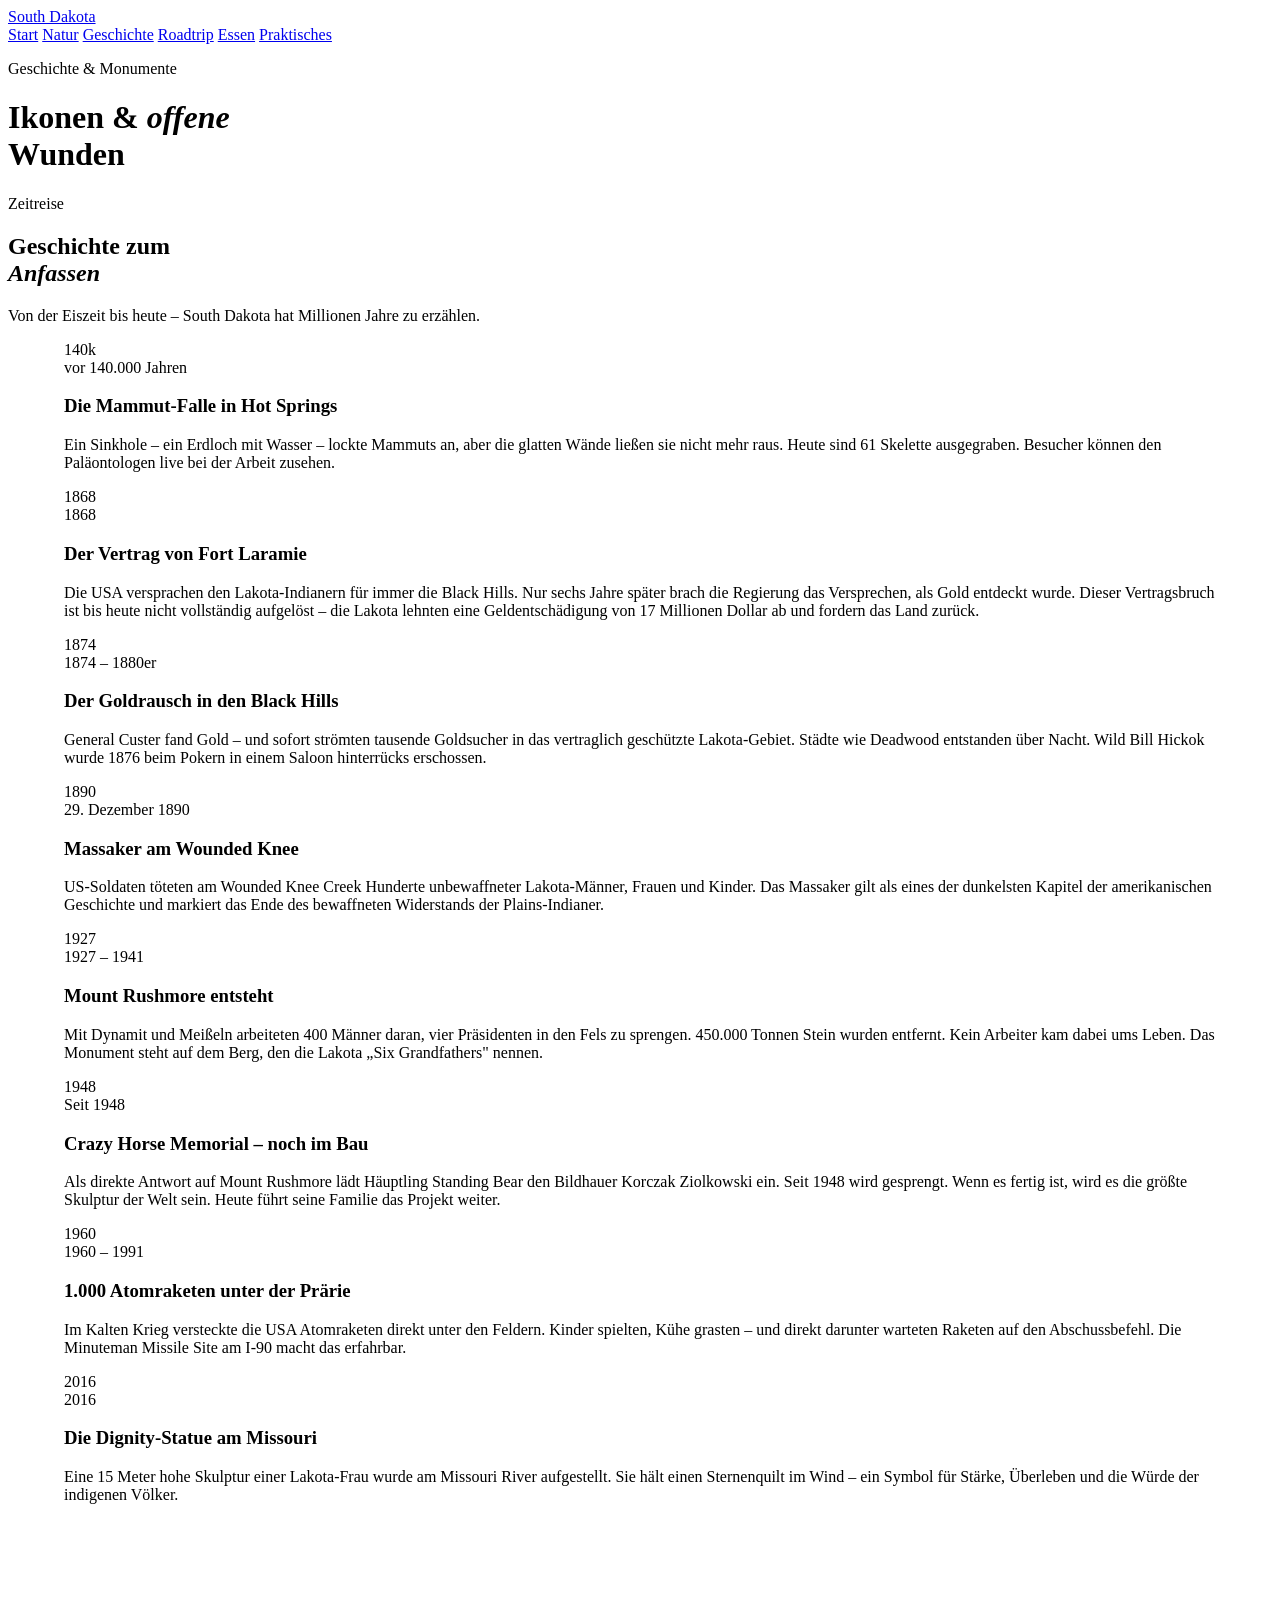
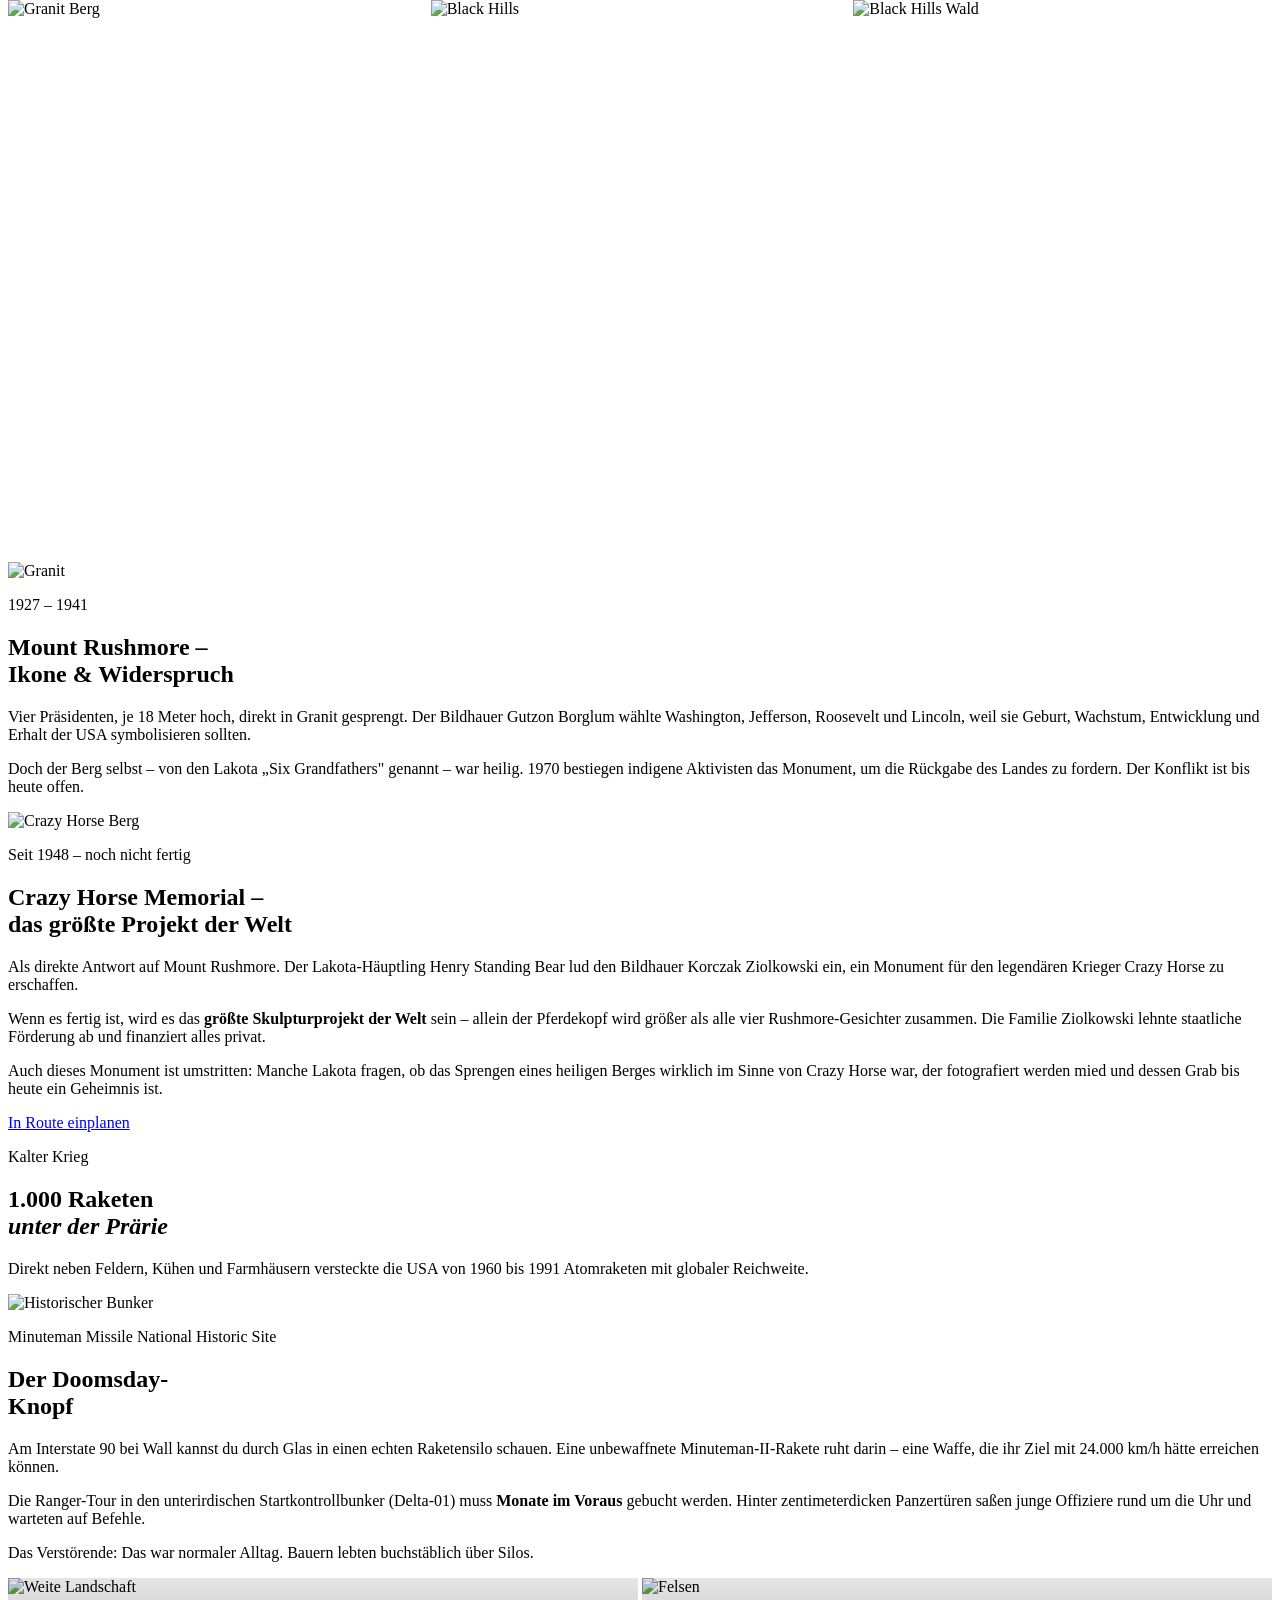
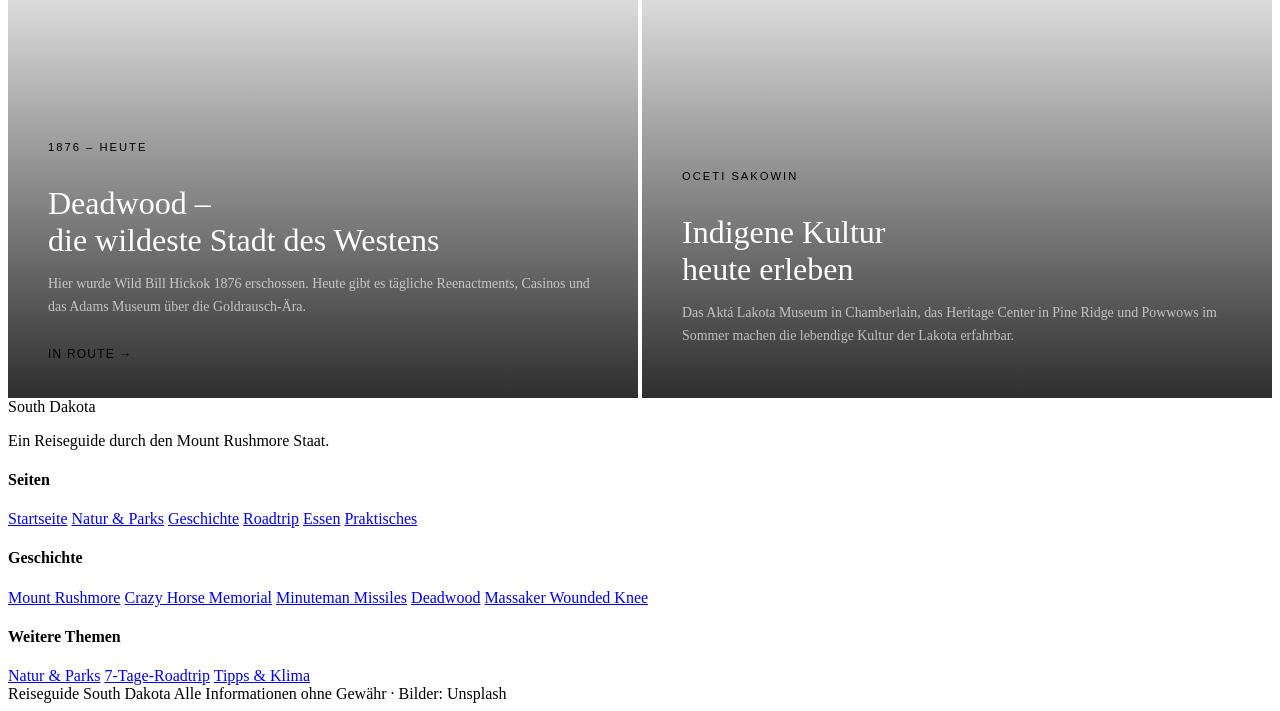
==== Geschichte.html @ 7cbbd9f0 "Create Geschichte.html for South Dakota history Add a new HTML page detailing the history and monume" ====
<!DOCTYPE html>
<html lang="de">
<head>
<meta charset="UTF-8">
<meta name="viewport" content="width=device-width,initial-scale=1">
<title>Geschichte & Monumente – South Dakota</title>
<link rel="stylesheet" href="../css/style.css">
</head>
<body>
<div id="cur"></div><div id="cur-o"></div>
<nav id="nav">
  <a class="nav-brand" href="../index.html">South Dakota</a>
  <div class="nav-links">
    <a href="../index.html">Start</a>
    <a href="natur.html">Natur</a>
    <a href="geschichte.html">Geschichte</a>
    <a href="route.html">Roadtrip</a>
    <a href="essen.html">Essen</a>
    <a href="praktisch.html">Praktisches</a>
  </div>
</nav>

<div class="page-hero">
  <div class="page-hero-img" style="background-image:url('https://images.unsplash.com/photo-1564693766-8d78c2e8be9c?w=1800&q=85')"></div>
  <div class="page-hero-veil"></div>
  <div class="page-hero-body">
    <p class="page-hero-tag">Geschichte & Monumente</p>
    <h1>Ikonen &amp; <em>offene</em><br>Wunden</h1>
  </div>
</div>

<!-- TIMELINE -->
<div class="sh">
  <p class="sh-tag rv">Zeitreise</p>
  <h2 class="sh-title rv">Geschichte zum<br><em>Anfassen</em></h2>
  <p class="sh-body rv">Von der Eiszeit bis heute – South Dakota hat Millionen Jahre zu erzählen.</p>
</div>

<div style="padding:0 56px 80px">
  <div class="tl">
    <div class="tl-item rv">
      <div class="tl-dot">140k</div>
      <div class="tl-body">
        <div class="tl-year">vor 140.000 Jahren</div>
        <h3>Die Mammut-Falle in Hot Springs</h3>
        <p>Ein Sinkhole – ein Erdloch mit Wasser – lockte Mammuts an, aber die glatten Wände ließen sie nicht mehr raus. Heute sind 61 Skelette ausgegraben. Besucher können den Paläontologen live bei der Arbeit zusehen.</p>
      </div>
    </div>
    <div class="tl-item rv" style="transition-delay:.1s">
      <div class="tl-dot">1868</div>
      <div class="tl-body">
        <div class="tl-year">1868</div>
        <h3>Der Vertrag von Fort Laramie</h3>
        <p>Die USA versprachen den Lakota-Indianern für immer die Black Hills. Nur sechs Jahre später brach die Regierung das Versprechen, als Gold entdeckt wurde. Dieser Vertragsbruch ist bis heute nicht vollständig aufgelöst – die Lakota lehnten eine Geldentschädigung von 17 Millionen Dollar ab und fordern das Land zurück.</p>
      </div>
    </div>
    <div class="tl-item rv" style="transition-delay:.2s">
      <div class="tl-dot">1874</div>
      <div class="tl-body">
        <div class="tl-year">1874 – 1880er</div>
        <h3>Der Goldrausch in den Black Hills</h3>
        <p>General Custer fand Gold – und sofort strömten tausende Goldsucher in das vertraglich geschützte Lakota-Gebiet. Städte wie Deadwood entstanden über Nacht. Wild Bill Hickok wurde 1876 beim Pokern in einem Saloon hinterrücks erschossen.</p>
      </div>
    </div>
    <div class="tl-item rv" style="transition-delay:.3s">
      <div class="tl-dot">1890</div>
      <div class="tl-body">
        <div class="tl-year">29. Dezember 1890</div>
        <h3>Massaker am Wounded Knee</h3>
        <p>US-Soldaten töteten am Wounded Knee Creek Hunderte unbewaffneter Lakota-Männer, Frauen und Kinder. Das Massaker gilt als eines der dunkelsten Kapitel der amerikanischen Geschichte und markiert das Ende des bewaffneten Widerstands der Plains-Indianer.</p>
      </div>
    </div>
    <div class="tl-item rv" style="transition-delay:.4s">
      <div class="tl-dot">1927</div>
      <div class="tl-body">
        <div class="tl-year">1927 – 1941</div>
        <h3>Mount Rushmore entsteht</h3>
        <p>Mit Dynamit und Meißeln arbeiteten 400 Männer daran, vier Präsidenten in den Fels zu sprengen. 450.000 Tonnen Stein wurden entfernt. Kein Arbeiter kam dabei ums Leben. Das Monument steht auf dem Berg, den die Lakota „Six Grandfathers" nennen.</p>
      </div>
    </div>
    <div class="tl-item rv" style="transition-delay:.5s">
      <div class="tl-dot">1948</div>
      <div class="tl-body">
        <div class="tl-year">Seit 1948</div>
        <h3>Crazy Horse Memorial – noch im Bau</h3>
        <p>Als direkte Antwort auf Mount Rushmore lädt Häuptling Standing Bear den Bildhauer Korczak Ziolkowski ein. Seit 1948 wird gesprengt. Wenn es fertig ist, wird es die größte Skulptur der Welt sein. Heute führt seine Familie das Projekt weiter.</p>
      </div>
    </div>
    <div class="tl-item rv" style="transition-delay:.6s">
      <div class="tl-dot">1960</div>
      <div class="tl-body">
        <div class="tl-year">1960 – 1991</div>
        <h3>1.000 Atomraketen unter der Prärie</h3>
        <p>Im Kalten Krieg versteckte die USA Atomraketen direkt unter den Feldern. Kinder spielten, Kühe grasten – und direkt darunter warteten Raketen auf den Abschussbefehl. Die Minuteman Missile Site am I-90 macht das erfahrbar.</p>
      </div>
    </div>
    <div class="tl-item rv" style="transition-delay:.7s">
      <div class="tl-dot">2016</div>
      <div class="tl-body">
        <div class="tl-year">2016</div>
        <h3>Die Dignity-Statue am Missouri</h3>
        <p>Eine 15 Meter hohe Skulptur einer Lakota-Frau wurde am Missouri River aufgestellt. Sie hält einen Sternenquilt im Wind – ein Symbol für Stärke, Überleben und die Würde der indigenen Völker.</p>
      </div>
    </div>
  </div>
</div>

<!-- PHOTO SECTION: Monuments -->
<div style="display:grid;grid-template-columns:repeat(3,1fr);gap:4px;margin-bottom:4px">
  <div class="photo-tile rv" style="position:relative;overflow:hidden;aspect-ratio:3/4">
    <img src="https://images.unsplash.com/photo-1564693766-8d78c2e8be9c?w=700&q=85" alt="Granit Berg" style="width:100%;height:100%;object-fit:cover;display:block;transition:transform .65s" loading="lazy">
  </div>
  <div class="photo-tile rv" style="position:relative;overflow:hidden;aspect-ratio:3/4;transition-delay:.1s">
    <img src="https://images.unsplash.com/photo-1506905925346-21bda4d32df4?w=700&q=85" alt="Black Hills" style="width:100%;height:100%;object-fit:cover;display:block;transition:transform .65s" loading="lazy">
  </div>
  <div class="photo-tile rv" style="position:relative;overflow:hidden;aspect-ratio:3/4;transition-delay:.2s">
    <img src="https://images.unsplash.com/photo-1441974231531-c6227db76b6e?w=700&q=85" alt="Black Hills Wald" style="width:100%;height:100%;object-fit:cover;display:block;transition:transform .65s" loading="lazy">
  </div>
</div>

<!-- MOUNT RUSHMORE SPLIT -->
<div id="rushmore" class="split rv">
  <div class="split-img">
    <img src="https://images.unsplash.com/photo-1564693766-8d78c2e8be9c?w=900&q=85" alt="Granit" loading="lazy">
  </div>
  <div class="split-body">
    <p class="split-tag">1927 – 1941</p>
    <h2>Mount Rushmore –<br>Ikone &amp; Widerspruch</h2>
    <p>Vier Präsidenten, je 18 Meter hoch, direkt in Granit gesprengt. Der Bildhauer Gutzon Borglum wählte Washington, Jefferson, Roosevelt und Lincoln, weil sie Geburt, Wachstum, Entwicklung und Erhalt der USA symbolisieren sollten.</p>
    <p>Doch der Berg selbst – von den Lakota „Six Grandfathers" genannt – war heilig. 1970 bestiegen indigene Aktivisten das Monument, um die Rückgabe des Landes zu fordern. Der Konflikt ist bis heute offen.</p>
  </div>
</div>

<!-- CRAZY HORSE -->
<div id="crazy" class="split flip rv">
  <div class="split-img">
    <img src="https://images.unsplash.com/photo-1506905925346-21bda4d32df4?w=900&q=85" alt="Crazy Horse Berg" loading="lazy">
  </div>
  <div class="split-body light">
    <p class="split-tag">Seit 1948 – noch nicht fertig</p>
    <h2>Crazy Horse Memorial –<br>das größte Projekt der Welt</h2>
    <p>Als direkte Antwort auf Mount Rushmore. Der Lakota-Häuptling Henry Standing Bear lud den Bildhauer Korczak Ziolkowski ein, ein Monument für den legendären Krieger Crazy Horse zu erschaffen.</p>
    <p>Wenn es fertig ist, wird es das <strong>größte Skulpturprojekt der Welt</strong> sein – allein der Pferdekopf wird größer als alle vier Rushmore-Gesichter zusammen. Die Familie Ziolkowski lehnte staatliche Förderung ab und finanziert alles privat.</p>
    <p>Auch dieses Monument ist umstritten: Manche Lakota fragen, ob das Sprengen eines heiligen Berges wirklich im Sinne von Crazy Horse war, der fotografiert werden mied und dessen Grab bis heute ein Geheimnis ist.</p>
    <a href="route.html" class="btn btn-outline">In Route einplanen</a>
  </div>
</div>

<!-- COLD WAR -->
<div class="sh">
  <p class="sh-tag rv">Kalter Krieg</p>
  <h2 class="sh-title rv">1.000 Raketen<br><em>unter der Prärie</em></h2>
  <p class="sh-body rv">Direkt neben Feldern, Kühen und Farmhäusern versteckte die USA von 1960 bis 1991 Atomraketen mit globaler Reichweite.</p>
</div>

<div class="split rv">
  <div class="split-img">
    <img src="https://images.unsplash.com/photo-1578662996442-48f60103fc96?w=900&q=85" alt="Historischer Bunker" loading="lazy">
  </div>
  <div class="split-body">
    <p class="split-tag">Minuteman Missile National Historic Site</p>
    <h2>Der Doomsday-<br>Knopf</h2>
    <p>Am Interstate 90 bei Wall kannst du durch Glas in einen echten Raketensilo schauen. Eine unbewaffnete Minuteman-II-Rakete ruht darin – eine Waffe, die ihr Ziel mit 24.000 km/h hätte erreichen können.</p>
    <p>Die Ranger-Tour in den unterirdischen Startkontrollbunker (Delta-01) muss <strong>Monate im Voraus</strong> gebucht werden. Hinter zentimeterdicken Panzertüren saßen junge Offiziere rund um die Uhr und warteten auf Befehle.</p>
    <p>Das Verstörende: Das war normaler Alltag. Bauern lebten buchstäblich über Silos.</p>
  </div>
</div>

<!-- DEADWOOD + INDIGENOUS -->
<div style="display:grid;grid-template-columns:repeat(2,1fr);gap:4px;margin-top:4px">
  <div style="position:relative;height:420px;overflow:hidden">
    <img src="https://images.unsplash.com/photo-1501949997128-2fdb9f6428f1?w=900&q=85" alt="Weite Landschaft" style="width:100%;height:100%;object-fit:cover;display:block" loading="lazy">
    <div style="position:absolute;inset:0;background:linear-gradient(to top,rgba(0,0,0,.82),rgba(0,0,0,.1))"></div>
    <div style="position:absolute;bottom:36px;left:40px;right:40px">
      <div style="font-family:'Barlow Condensed',sans-serif;font-size:.7rem;letter-spacing:.18em;text-transform:uppercase;color:var(--gold-lt);margin-bottom:10px">1876 – Heute</div>
      <h3 style="font-family:'Cormorant Garamond',serif;font-size:2rem;color:#fff;font-weight:300;margin-bottom:12px">Deadwood –<br>die wildeste Stadt des Westens</h3>
      <p style="font-size:.87rem;font-weight:300;color:rgba(255,255,255,.65);line-height:1.65">Hier wurde Wild Bill Hickok 1876 erschossen. Heute gibt es tägliche Reenactments, Casinos und das Adams Museum über die Goldrausch-Ära.</p>
      <a href="route.html" style="display:inline-block;margin-top:14px;font-family:'Barlow Condensed',sans-serif;font-size:.75rem;letter-spacing:.1em;text-transform:uppercase;color:var(--gold-lt);text-decoration:none">In Route →</a>
    </div>
  </div>
  <div style="position:relative;height:420px;overflow:hidden">
    <img src="https://images.unsplash.com/photo-1464822759023-fed622ff2c3b?w=900&q=85" alt="Felsen" style="width:100%;height:100%;object-fit:cover;display:block" loading="lazy">
    <div style="position:absolute;inset:0;background:linear-gradient(to top,rgba(0,0,0,.82),rgba(0,0,0,.1))"></div>
    <div style="position:absolute;bottom:36px;left:40px;right:40px">
      <div style="font-family:'Barlow Condensed',sans-serif;font-size:.7rem;letter-spacing:.18em;text-transform:uppercase;color:var(--gold-lt);margin-bottom:10px">Oceti Sakowin</div>
      <h3 style="font-family:'Cormorant Garamond',serif;font-size:2rem;color:#fff;font-weight:300;margin-bottom:12px">Indigene Kultur<br>heute erleben</h3>
      <p style="font-size:.87rem;font-weight:300;color:rgba(255,255,255,.65);line-height:1.65">Das Aktá Lakota Museum in Chamberlain, das Heritage Center in Pine Ridge und Powwows im Sommer machen die lebendige Kultur der Lakota erfahrbar.</p>
    </div>
  </div>
</div>

<footer>
  <div>
    <div class="footer-brand">South Dakota</div>
    <p class="footer-desc">Ein Reiseguide durch den Mount Rushmore Staat.</p>
  </div>
  <div class="footer-col">
    <h4>Seiten</h4>
    <a href="../index.html">Startseite</a>
    <a href="natur.html">Natur & Parks</a>
    <a href="geschichte.html">Geschichte</a>
    <a href="route.html">Roadtrip</a>
    <a href="essen.html">Essen</a>
    <a href="praktisch.html">Praktisches</a>
  </div>
  <div class="footer-col">
    <h4>Geschichte</h4>
    <a href="geschichte.html#rushmore">Mount Rushmore</a>
    <a href="geschichte.html#crazy">Crazy Horse Memorial</a>
    <a href="geschichte.html">Minuteman Missiles</a>
    <a href="geschichte.html">Deadwood</a>
    <a href="geschichte.html">Massaker Wounded Knee</a>
  </div>
  <div class="footer-col">
    <h4>Weitere Themen</h4>
    <a href="natur.html">Natur & Parks</a>
    <a href="route.html">7-Tage-Roadtrip</a>
    <a href="praktisch.html">Tipps & Klima</a>
  </div>
  <div class="footer-bottom">
    <span>Reiseguide South Dakota</span>
    <span>Alle Informationen ohne Gewähr · Bilder: Unsplash</span>
  </div>
</footer>
<script src="../js/shared.js"></script>
</body>
</html>
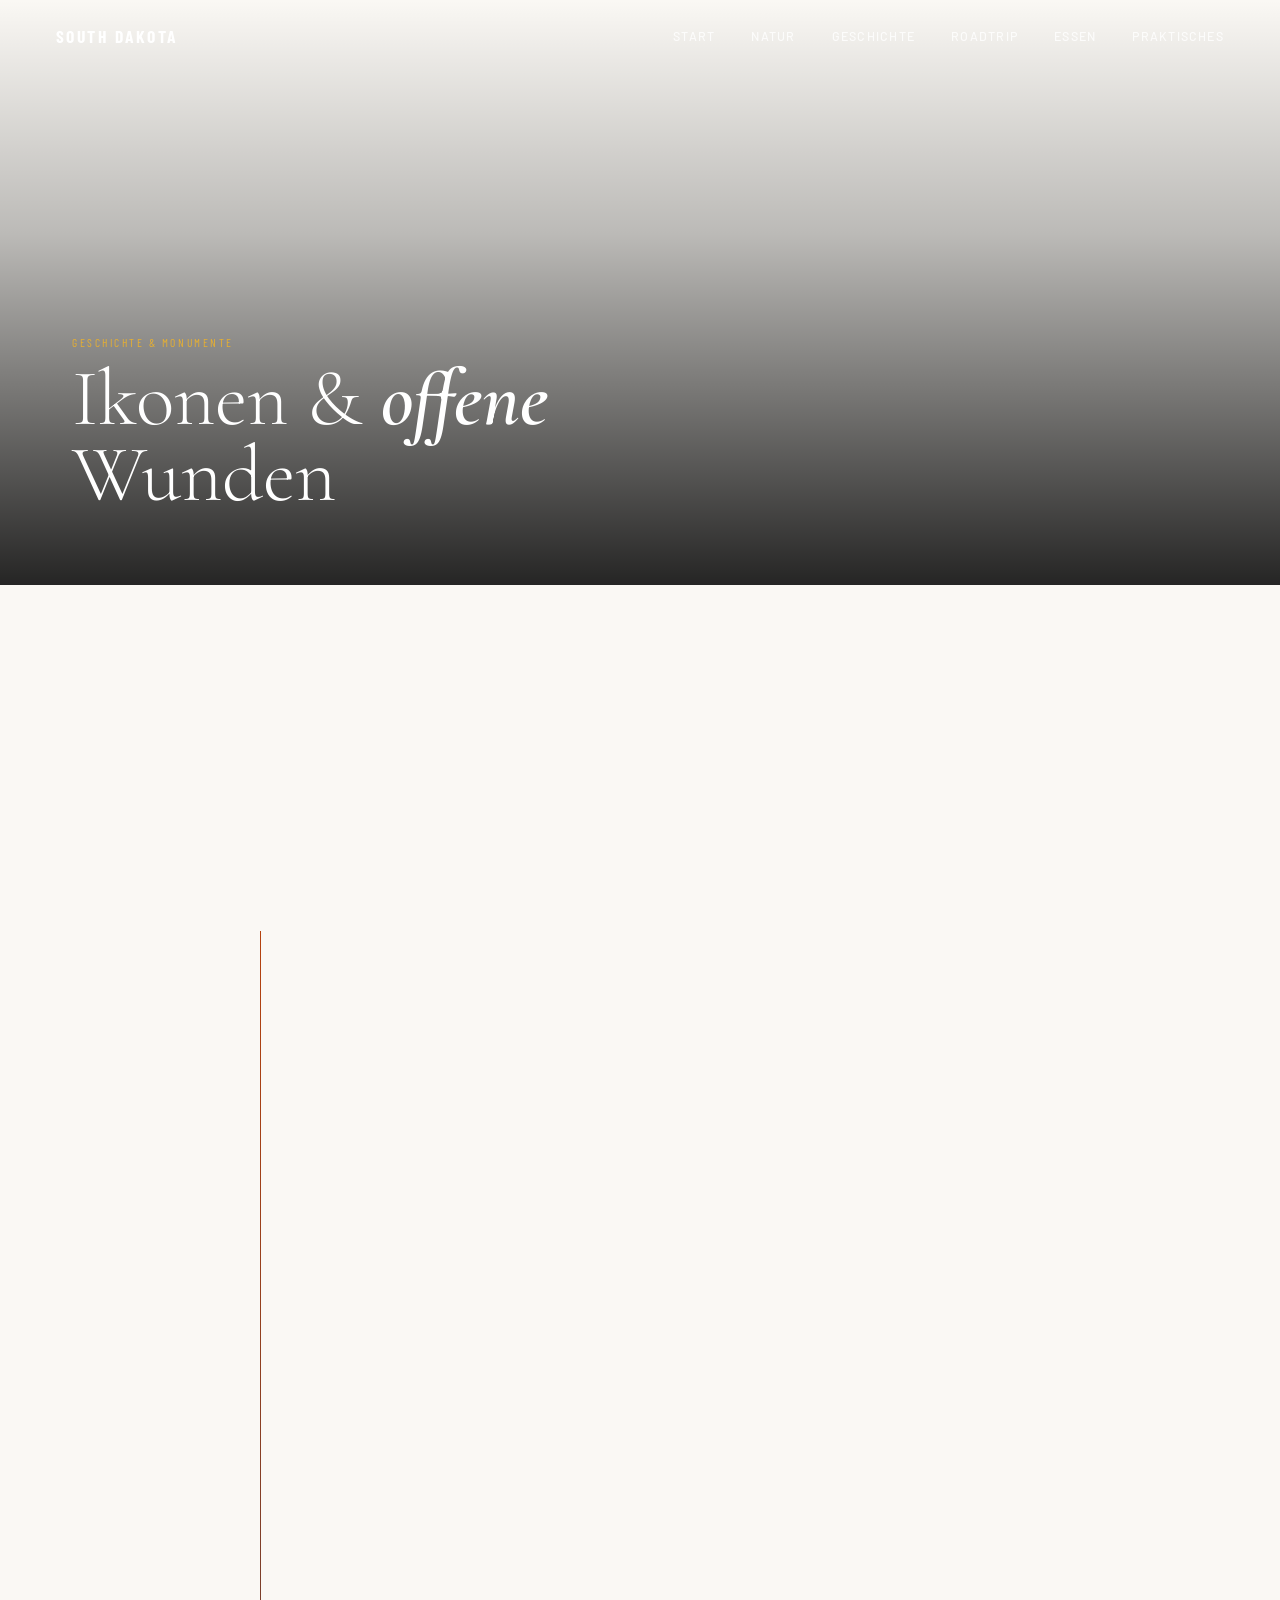
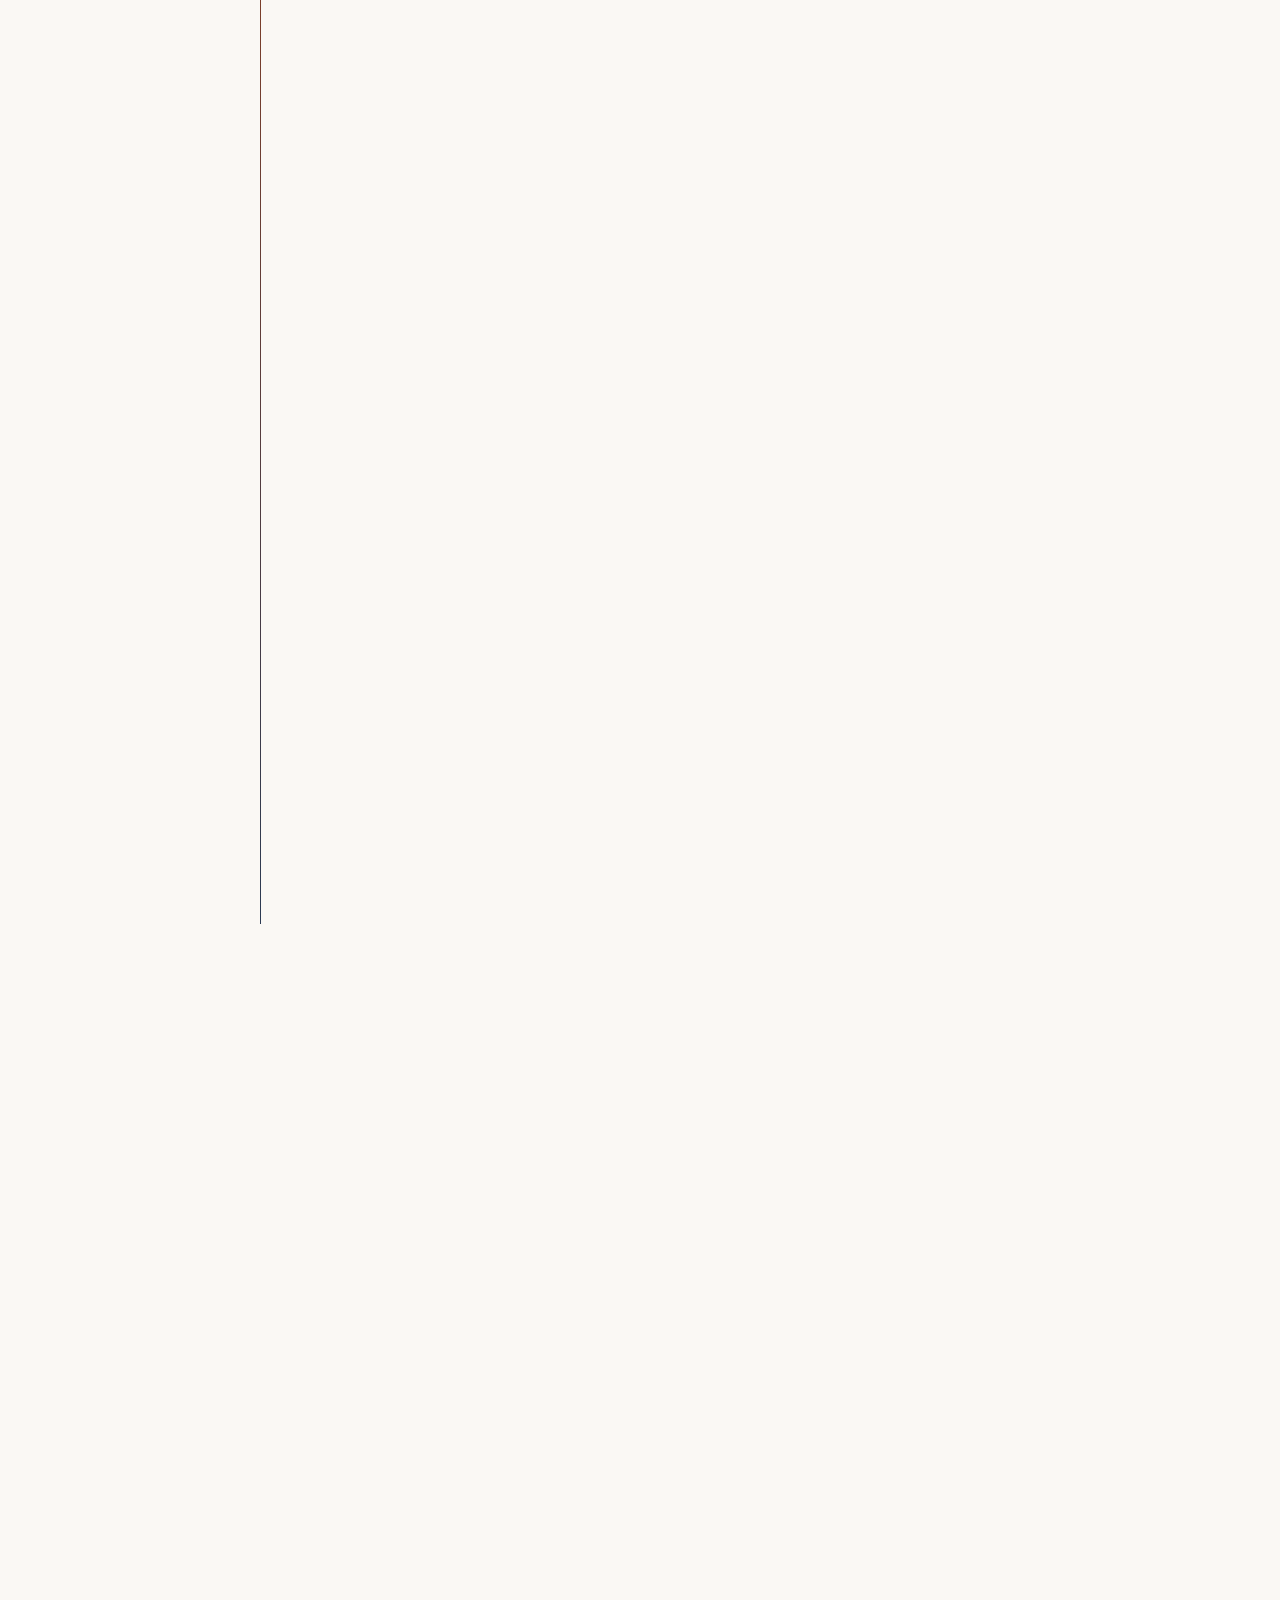
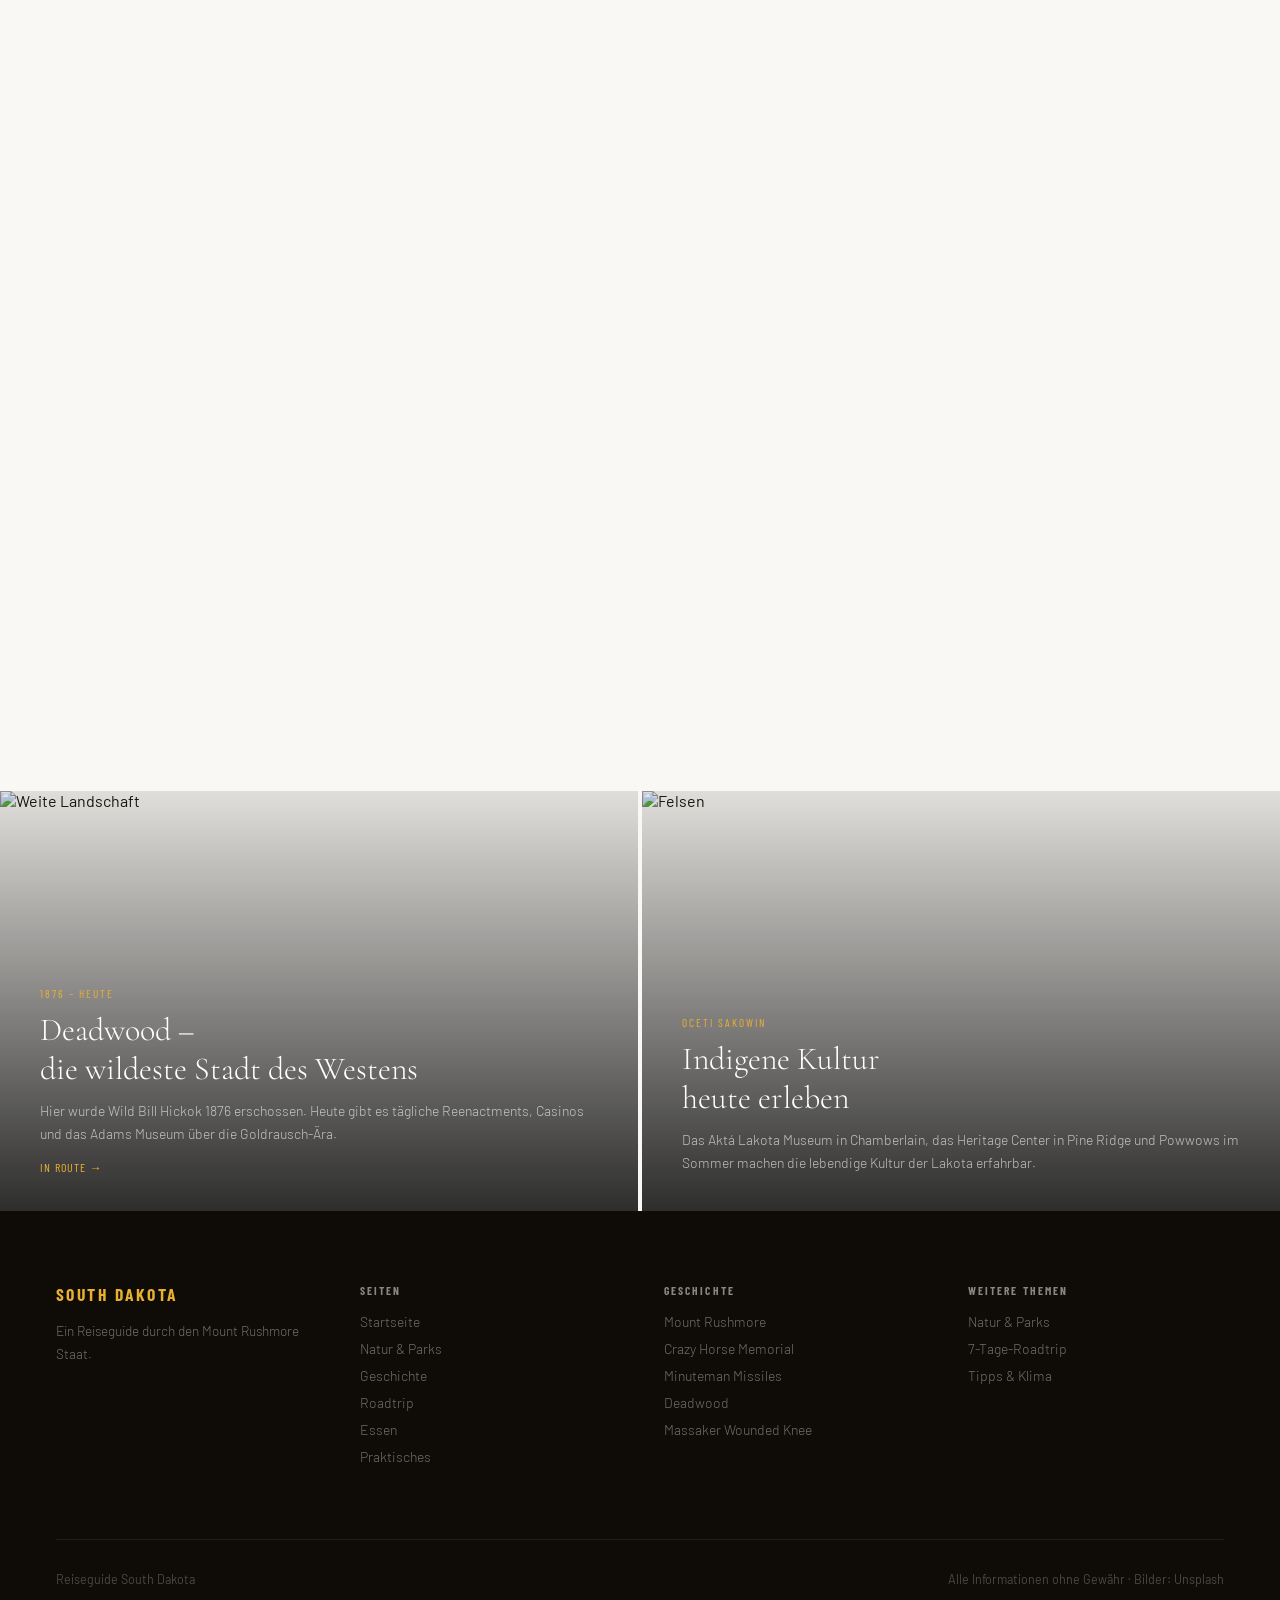
==== commit 0d71133d: "Fix stylesheet paths on pages Agent-Logs-Url: https://github.com/herobrinek737-tech/South-dekota-web" ====
--- a/Geschichte.html
+++ b/Geschichte.html
@@ -4,7 +4,7 @@
 <meta charset="UTF-8">
 <meta name="viewport" content="width=device-width,initial-scale=1">
 <title>Geschichte & Monumente – South Dakota</title>
-<link rel="stylesheet" href="../css/style.css">
+<link rel="stylesheet" href="style.css">
 </head>
 <body>
 <div id="cur"></div><div id="cur-o"></div>
--- a/style.css
+++ b/style.css
@@ -0,0 +1,533 @@
+@import url('https://fonts.googleapis.com/css2?family=Cormorant+Garamond:ital,wght@0,300;0,400;0,600;0,700;1,300;1,400;1,600&family=Barlow:wght@300;400;500;600&family=Barlow+Condensed:wght@400;600;700&display=swap');
+
+:root {
+  --ink:      #1c1810;
+  --ink-soft: #4a4030;
+  --sand:     #f2ede4;
+  --bone:     #e8e0d3;
+  --rust:     #b5420e;
+  --rust-lt:  #d4562a;
+  --dusk:     #2b3a52;
+  --dusk-lt:  #3d5270;
+  --sage:     #3d5c40;
+  --gold:     #c8900a;
+  --gold-lt:  #e8b030;
+  --white:    #faf8f4;
+  --r: 16px;
+  --trans: 0.4s cubic-bezier(0.25,0.46,0.45,0.94);
+}
+
+*, *::before, *::after { margin:0; padding:0; box-sizing:border-box; }
+html { scroll-behavior:smooth; font-size:16px; }
+
+body {
+  font-family: 'Barlow', sans-serif;
+  background: var(--white);
+  color: var(--ink);
+  overflow-x: hidden;
+  cursor: auto !important;
+}
+
+/* ── CURSOR – completely removed ── */
+#cur, #cur-o { display: none !important; }
+
+/* ── NAV ── */
+#nav {
+  position: fixed; top:0; left:0; right:0; z-index:500;
+  padding: 0 56px;
+  height: 72px;
+  display: flex; align-items:center; justify-content:space-between;
+  transition: background var(--trans), backdrop-filter var(--trans), border-color var(--trans);
+  border-bottom: 1px solid transparent;
+}
+#nav.solid {
+  background: rgba(242,237,228,0.95);
+  backdrop-filter: blur(20px);
+  border-color: rgba(180,160,130,0.25);
+}
+.nav-brand {
+  font-family: 'Barlow Condensed', sans-serif;
+  font-size: 1.1rem; font-weight:700;
+  letter-spacing: .14em; text-transform:uppercase;
+  color: #fff; text-decoration:none;
+  transition: color var(--trans);
+}
+#nav.solid .nav-brand { color: var(--ink); }
+.nav-links { display:flex; align-items:center; gap:36px; }
+.nav-links a {
+  font-size: .78rem; font-weight:500;
+  letter-spacing:.1em; text-transform:uppercase;
+  color: rgba(255,255,255,.8); text-decoration:none;
+  transition: color var(--trans);
+  position: relative;
+}
+.nav-links a::after {
+  content:''; position:absolute; bottom:-3px; left:0; right:0; height:1px;
+  background: var(--rust); transform:scaleX(0); transform-origin:left;
+  transition: transform .3s;
+}
+.nav-links a:hover::after, .nav-links a.active::after { transform:scaleX(1); }
+#nav.solid .nav-links a { color: var(--ink-soft); }
+.nav-links a:hover, .nav-links a.active { color: var(--rust) !important; }
+
+/* ── HERO ── */
+.hero {
+  height: 100vh; min-height: 600px;
+  position: relative; overflow:hidden;
+  display:flex; align-items:center; justify-content:center;
+}
+.hero-img {
+  position:absolute; inset:0;
+  background-size:cover; background-position:center;
+  transform: scale(1.05);
+  transition: transform 8s ease-out;
+}
+.hero-img.loaded { transform:scale(1); }
+.hero-veil {
+  position:absolute; inset:0;
+  background: linear-gradient(to bottom, rgba(20,15,8,.35) 0%, rgba(20,15,8,.6) 60%, rgba(20,15,8,.85) 100%);
+}
+.hero-body {
+  position:relative; z-index:2;
+  text-align:center; padding:0 24px;
+  max-width:960px; margin:0 auto;
+}
+.hero-label {
+  font-family:'Barlow Condensed',sans-serif;
+  font-size:.8rem; letter-spacing:.22em; text-transform:uppercase;
+  color: var(--gold-lt); margin-bottom:20px;
+  opacity:0; animation:rise .9s .3s forwards;
+}
+.hero-h1 {
+  font-family:'Cormorant Garamond',serif;
+  font-size: clamp(52px, 9vw, 110px);
+  font-weight:300; color:#fff; line-height:.95;
+  letter-spacing:-.02em; margin-bottom:28px;
+  opacity:0; animation:rise .9s .5s forwards;
+}
+.hero-h1 strong { font-weight:700; font-style:italic; color: var(--gold-lt); }
+.hero-sub {
+  font-size:clamp(15px,1.6vw,19px); font-weight:300;
+  color:rgba(255,255,255,.72); line-height:1.7;
+  max-width:520px; margin:0 auto 40px;
+  opacity:0; animation:rise .9s .7s forwards;
+}
+.hero-cta {
+  display:inline-flex; align-items:center; gap:10px;
+  border: 1.5px solid rgba(255,255,255,.7);
+  color:#fff; text-decoration:none; padding:14px 34px;
+  font-family:'Barlow Condensed',sans-serif;
+  font-size:.85rem; letter-spacing:.12em; text-transform:uppercase;
+  transition: background var(--trans), border-color var(--trans);
+  opacity:0; animation:rise .9s .9s forwards;
+}
+.hero-cta:hover { background:var(--rust); border-color:var(--rust); }
+.hero-scroll {
+  position:absolute; bottom:36px; left:50%; transform:translateX(-50%);
+  display:flex; flex-direction:column; align-items:center; gap:8px;
+  color:rgba(255,255,255,.45);
+  font-family:'Barlow Condensed',sans-serif;
+  font-size:.68rem; letter-spacing:.15em; text-transform:uppercase;
+  animation: scrollBob 2.4s infinite;
+}
+.hero-scroll-line { width:1px; height:44px; background:linear-gradient(to bottom,rgba(255,255,255,.5),transparent); }
+
+@keyframes rise { from{opacity:0;transform:translateY(28px)} to{opacity:1;transform:translateY(0)} }
+@keyframes scrollBob { 0%,100%{transform:translateX(-50%) translateY(0)} 50%{transform:translateX(-50%) translateY(10px)} }
+
+/* ── REVEAL ── */
+.rv    { opacity:0; transform:translateY(44px); transition:opacity .75s ease,transform .75s ease; }
+.rv-l  { opacity:0; transform:translateX(-50px); transition:opacity .75s ease,transform .75s ease; }
+.rv-r  { opacity:0; transform:translateX(50px); transition:opacity .75s ease,transform .75s ease; }
+.rv.in, .rv-l.in, .rv-r.in { opacity:1; transform:none; }
+
+/* ── SECTION HEADERS ── */
+.sh { text-align:center; padding:96px 48px 56px; }
+.sh-tag {
+  font-family:'Barlow Condensed',sans-serif;
+  font-size:.72rem; letter-spacing:.22em; text-transform:uppercase;
+  color:var(--rust); font-weight:600; margin-bottom:14px;
+}
+.sh-title {
+  font-family:'Cormorant Garamond',serif;
+  font-size:clamp(30px,5vw,56px); font-weight:300;
+  color:var(--dusk); line-height:1.08; letter-spacing:-.02em;
+}
+.sh-title em { font-style:italic; font-weight:600; color:var(--rust); }
+.sh-body {
+  font-size:1.05rem; font-weight:300; color:var(--ink-soft);
+  max-width:560px; margin:16px auto 0; line-height:1.75;
+}
+
+/* ── STAT STRIP ── */
+.stats {
+  background:var(--dusk); padding:52px 48px;
+  display:grid; grid-template-columns:repeat(4,1fr); gap:24px;
+}
+.stat-n {
+  font-family:'Cormorant Garamond',serif;
+  font-size:clamp(36px,5vw,60px); font-weight:700;
+  color:var(--gold-lt); line-height:1;
+}
+.stat-l {
+  font-size:.75rem; letter-spacing:.1em; text-transform:uppercase;
+  color:rgba(255,255,255,.5); margin-top:6px;
+}
+
+/* ── PHOTO GRID ── */
+.photo-grid {
+  display:grid; gap:4px;
+  grid-template-columns:repeat(3,1fr);
+}
+.photo-tile {
+  position:relative; overflow:hidden;
+  aspect-ratio:4/3;
+}
+.photo-tile.tall { aspect-ratio:3/4; }
+.photo-tile.wide { grid-column:span 2; aspect-ratio:16/7; }
+.photo-tile img {
+  width:100%; height:100%; object-fit:cover;
+  transition:transform .7s var(--trans);
+  display:block;
+}
+.photo-tile:hover img { transform:scale(1.06); }
+.photo-tile-cap {
+  position:absolute; bottom:0; left:0; right:0;
+  padding:20px 22px 18px;
+  background:linear-gradient(to top, rgba(0,0,0,.75), transparent);
+  opacity:0; transform:translateY(8px);
+  transition:opacity .35s, transform .35s;
+}
+.photo-tile:hover .photo-tile-cap { opacity:1; transform:translateY(0); }
+.photo-tile-cap h4 {
+  font-family:'Cormorant Garamond',serif;
+  font-size:1.25rem; color:#fff; font-weight:600;
+}
+.photo-tile-cap span { font-size:.75rem; color:rgba(255,255,255,.65); letter-spacing:.06em; }
+
+/* ── HIGHLIGHT CARDS ── */
+.hcards {
+  display:grid; grid-template-columns:repeat(3,1fr); gap:2px;
+}
+.hcard {
+  position:relative; height:520px; overflow:hidden;
+}
+.hcard-bg {
+  position:absolute; inset:0; background-size:cover; background-position:center;
+  transition:transform .65s var(--trans);
+}
+.hcard:hover .hcard-bg { transform:scale(1.07); }
+.hcard-veil {
+  position:absolute; inset:0;
+  background:linear-gradient(to top, rgba(0,0,0,.88) 0%, rgba(0,0,0,.3) 50%, transparent 100%);
+}
+.hcard-body {
+  position:absolute; bottom:0; left:0; right:0; padding:32px;
+}
+.hcard-tag {
+  display:inline-block; background:var(--rust);
+  font-family:'Barlow Condensed',sans-serif;
+  font-size:.68rem; letter-spacing:.1em; text-transform:uppercase;
+  color:#fff; padding:3px 10px; margin-bottom:10px;
+}
+.hcard-title {
+  font-family:'Cormorant Garamond',serif;
+  font-size:1.75rem; color:#fff; font-weight:600; line-height:1.15; margin-bottom:8px;
+}
+.hcard-desc {
+  font-size:.88rem; font-weight:300; color:rgba(255,255,255,.72);
+  line-height:1.65; max-height:0; overflow:hidden;
+  transition:max-height .45s ease;
+}
+.hcard:hover .hcard-desc { max-height:100px; }
+.hcard-link {
+  display:inline-flex; align-items:center; gap:7px;
+  color:var(--gold-lt); text-decoration:none;
+  font-family:'Barlow Condensed',sans-serif;
+  font-size:.78rem; letter-spacing:.1em; text-transform:uppercase;
+  margin-top:12px; opacity:0; transform:translateY(6px);
+  transition:opacity .3s, transform .3s;
+}
+.hcard:hover .hcard-link { opacity:1; transform:translateY(0); }
+
+/* ── FULLBLEED SPLIT ── */
+.split {
+  display:grid; grid-template-columns:1fr 1fr; min-height:600px;
+}
+.split.flip { direction:rtl; }
+.split.flip > * { direction:ltr; }
+.split-img { position:relative; overflow:hidden; }
+.split-img img { width:100%; height:100%; object-fit:cover; display:block; }
+.split-body {
+  display:flex; flex-direction:column; justify-content:center;
+  padding:80px 72px;
+  background:var(--dusk);
+}
+.split-body.light { background:var(--sand); }
+.split-body h2 {
+  font-family:'Cormorant Garamond',serif;
+  font-size:clamp(28px,4vw,48px); font-weight:300;
+  color:#fff; line-height:1.1; margin-bottom:20px;
+}
+.split-body.light h2 { color:var(--dusk); }
+.split-body p {
+  font-size:1rem; font-weight:300; color:rgba(255,255,255,.72);
+  line-height:1.8; margin-bottom:16px;
+}
+.split-body.light p { color:var(--ink-soft); }
+.split-tag {
+  font-family:'Barlow Condensed',sans-serif;
+  font-size:.72rem; letter-spacing:.2em; text-transform:uppercase;
+  color:var(--gold-lt); margin-bottom:16px;
+}
+.split-body.light .split-tag { color:var(--rust); }
+.btn {
+  display:inline-flex; align-items:center; gap:8px;
+  background:var(--rust); color:#fff; text-decoration:none;
+  padding:13px 30px; margin-top:8px;
+  font-family:'Barlow Condensed',sans-serif;
+  font-size:.8rem; letter-spacing:.12em; text-transform:uppercase;
+  transition:background var(--trans), transform .25s;
+  align-self:flex-start;
+}
+.btn:hover { background:var(--rust-lt); transform:translateY(-2px); }
+.btn-outline {
+  background:transparent; border:1.5px solid var(--rust); color:var(--rust);
+}
+.btn-outline:hover { background:var(--rust); color:#fff; }
+
+/* ── TIMELINE ── */
+.tl { max-width:820px; margin:0 auto; position:relative; padding:0 0 60px; }
+.tl::before {
+  content:''; position:absolute; left:30px; top:0; bottom:0;
+  width:1px; background:linear-gradient(to bottom, var(--rust), var(--dusk));
+}
+.tl-item { display:flex; gap:44px; margin-bottom:56px; }
+.tl-dot {
+  width:60px; height:60px; flex-shrink:0;
+  border-radius:50%; background:var(--white); border:2px solid var(--rust);
+  display:flex; align-items:center; justify-content:center;
+  position:relative; z-index:1;
+  font-size:1.1rem; font-weight:700; font-family:'Barlow Condensed',sans-serif;
+  color:var(--rust); letter-spacing:.04em;
+  transition:transform .3s, background .3s;
+}
+.tl-item:hover .tl-dot { background:var(--rust); color:#fff; transform:scale(1.1); }
+.tl-body { padding-top:10px; }
+.tl-year {
+  font-size:.72rem; color:var(--rust); letter-spacing:.15em;
+  text-transform:uppercase; font-weight:600; margin-bottom:6px;
+}
+.tl-body h3 {
+  font-family:'Cormorant Garamond',serif;
+  font-size:1.35rem; color:var(--dusk); margin-bottom:8px;
+}
+.tl-body p { font-size:.93rem; font-weight:300; color:var(--ink-soft); line-height:1.75; }
+
+/* ── FOOD CARDS ── */
+.food-row {
+  display:flex; gap:20px; overflow-x:auto; padding:40px 48px;
+  scrollbar-width:none; cursor:grab;
+}
+.food-row::-webkit-scrollbar { display:none; }
+.food-row:active { cursor:grabbing; }
+.fcard {
+  flex:0 0 260px; background:var(--white); border:1px solid var(--bone);
+  border-radius:4px; overflow:hidden;
+  transition:transform .35s, box-shadow .35s;
+}
+.fcard:hover { transform:translateY(-6px); box-shadow:0 16px 48px rgba(0,0,0,.1); }
+.fcard-img { height:180px; overflow:hidden; }
+.fcard-img img { width:100%; height:100%; object-fit:cover; transition:transform .5s; }
+.fcard:hover .fcard-img img { transform:scale(1.08); }
+.fcard-body { padding:22px; }
+.fcard-origin {
+  font-size:.68rem; color:var(--rust); letter-spacing:.12em;
+  text-transform:uppercase; font-weight:600; margin-bottom:6px;
+}
+.fcard-name {
+  font-family:'Cormorant Garamond',serif;
+  font-size:1.3rem; color:var(--dusk); margin-bottom:8px;
+}
+.fcard-desc { font-size:.85rem; font-weight:300; color:var(--ink-soft); line-height:1.65; }
+
+/* ── ROUTE DAYS ── */
+.rdays { display:grid; grid-template-columns:repeat(7,1fr); gap:10px; margin-top:52px; }
+.rday {
+  background:var(--white); border:1.5px solid var(--bone);
+  padding:18px 12px; text-align:center; cursor:none;
+  transition:all .3s;
+}
+.rday:hover { border-color:var(--rust); transform:translateY(-4px); }
+.rday.on { background:var(--dusk); border-color:var(--dusk); }
+.rday-n {
+  font-family:'Cormorant Garamond',serif;
+  font-size:2.2rem; font-weight:700; color:var(--rust); line-height:1;
+}
+.rday.on .rday-n { color:var(--gold-lt); }
+.rday-l { font-size:.62rem; letter-spacing:.1em; text-transform:uppercase; color:var(--ink-soft); margin:3px 0 8px; }
+.rday.on .rday-l { color:rgba(255,255,255,.5); }
+.rday-ic { font-size:1.2rem; }
+.rdetail {
+  margin-top:32px; background:var(--white); border:1px solid var(--bone);
+  padding:40px; display:none;
+}
+.rdetail.on { display:block; animation:rise .4s ease; }
+.rdetail h3 {
+  font-family:'Cormorant Garamond',serif;
+  font-size:1.7rem; color:var(--dusk); margin-bottom:10px;
+}
+.rdetail p { font-size:.95rem; font-weight:300; color:var(--ink-soft); line-height:1.8; max-width:680px; }
+.rdetail-stops { display:flex; flex-wrap:wrap; gap:8px; margin-top:20px; }
+.rdetail-stops span {
+  background:var(--sand); color:var(--dusk);
+  padding:5px 14px; font-size:.78rem; font-weight:500; letter-spacing:.04em;
+}
+
+/* ── CLIMATE ── */
+.cg { display:grid; grid-template-columns:repeat(4,1fr); gap:16px; margin-top:52px; }
+.cc { background:var(--white); border:1px solid var(--bone); padding:28px; transition:transform .3s; }
+.cc:hover { transform:translateY(-5px); box-shadow:0 12px 36px rgba(0,0,0,.08); }
+.cc-city {
+  font-family:'Cormorant Garamond',serif;
+  font-size:1.3rem; color:var(--dusk); margin-bottom:3px;
+}
+.cc-reg { font-size:.68rem; color:var(--rust); text-transform:uppercase; letter-spacing:.1em; font-weight:600; margin-bottom:16px; }
+.tbar { margin-bottom:12px; }
+.tbar-l { font-size:.78rem; color:var(--ink-soft); margin-bottom:4px; }
+.tbar-tr { height:6px; background:var(--bone); }
+.tbar-f { height:100%; width:0; transition:width 1.4s cubic-bezier(.25,.46,.45,.94); }
+.cc p { font-size:.82rem; font-weight:300; color:var(--ink-soft); line-height:1.6; margin-top:10px; }
+
+/* ── STICKY ── */
+.sticky-s { height:400vh; position:relative; }
+.sticky-i {
+  position:sticky; top:0; height:100vh; overflow:hidden;
+  display:flex; align-items:center; justify-content:center;
+}
+.sticky-bg-img {
+  position:absolute; inset:0; background-size:cover; background-position:center;
+  transition:opacity .8s;
+}
+.sticky-veil { position:absolute; inset:0; background:rgba(12,8,3,.68); }
+.sticky-step {
+  position:absolute; top:50%; left:50%; transform:translate(-50%,-50%);
+  text-align:center; width:100%; padding:0 48px; max-width:800px;
+  opacity:0; transition:opacity .55s; pointer-events:none;
+}
+.sticky-step.on { opacity:1; pointer-events:auto; }
+.sticky-step h2 {
+  font-family:'Cormorant Garamond',serif;
+  font-size:clamp(30px,5.5vw,66px); color:#fff; font-weight:300; line-height:1.05; margin-bottom:18px;
+}
+.sticky-step h2 em { font-weight:600; font-style:italic; color:var(--gold-lt); }
+.sticky-step p {
+  font-size:clamp(15px,1.6vw,19px); font-weight:300;
+  color:rgba(255,255,255,.72); line-height:1.75; max-width:640px; margin:0 auto;
+}
+.sticky-dots {
+  position:absolute; right:44px; top:50%; transform:translateY(-50%);
+  display:flex; flex-direction:column; gap:10px; z-index:10;
+}
+.sdot { width:7px; height:7px; border-radius:50%; background:rgba(255,255,255,.3); transition:background .3s, transform .3s; }
+.sdot.on { background:var(--gold-lt); transform:scale(1.6); }
+
+/* ── TIPS ── */
+.tips-g { display:grid; grid-template-columns:repeat(3,1fr); gap:2px; margin-top:52px; }
+.tip {
+  padding:44px 40px;
+  background:var(--ink); border:1px solid rgba(255,255,255,.06);
+  transition:background .3s;
+}
+.tip:hover { background:#262015; }
+.tip-n {
+  font-family:'Cormorant Garamond',serif;
+  font-size:3.5rem; font-weight:700; color:rgba(200,144,10,.18);
+  line-height:1; margin-bottom:18px;
+}
+.tip h3 { font-size:1rem; color:#fff; font-weight:500; margin-bottom:10px; }
+.tip p { font-size:.87rem; font-weight:300; color:rgba(255,255,255,.52); line-height:1.75; }
+
+/* ── PAGE HERO (inner pages) ── */
+.page-hero {
+  height:65vh; min-height:440px;
+  position:relative; overflow:hidden;
+  display:flex; align-items:flex-end;
+  padding:0 72px 72px;
+}
+.page-hero-img { position:absolute; inset:0; background-size:cover; background-position:center; }
+.page-hero-veil { position:absolute; inset:0; background:linear-gradient(to top, rgba(0,0,0,.85) 0%, rgba(0,0,0,.25) 60%, transparent 100%); }
+.page-hero-body { position:relative; z-index:2; }
+.page-hero-tag {
+  font-family:'Barlow Condensed',sans-serif;
+  font-size:.72rem; letter-spacing:.22em; text-transform:uppercase;
+  color:var(--gold-lt); margin-bottom:12px;
+}
+.page-hero-body h1 {
+  font-family:'Cormorant Garamond',serif;
+  font-size:clamp(40px,7vw,80px); font-weight:300; color:#fff; line-height:.95;
+}
+.page-hero-body h1 em { font-style:italic; font-weight:600; }
+
+/* ── ARTICLE TEXT ── */
+.article { max-width:760px; margin:0 auto; padding:80px 48px; }
+.article h2 {
+  font-family:'Cormorant Garamond',serif;
+  font-size:2rem; color:var(--dusk); margin:48px 0 14px; line-height:1.15;
+}
+.article p { font-size:1rem; font-weight:300; color:var(--ink-soft); line-height:1.85; margin-bottom:18px; }
+.article strong { font-weight:600; color:var(--ink); }
+.article-lead {
+  font-size:1.2rem; font-weight:300; color:var(--dusk);
+  line-height:1.75; border-left:3px solid var(--rust); padding-left:24px;
+  margin-bottom:40px;
+}
+
+/* ── FOOTER ── */
+footer {
+  background:#0f0c07; padding:72px 56px 40px;
+  display:grid; grid-template-columns:1fr 1fr 1fr 1fr; gap:48px;
+}
+.footer-brand {
+  font-family:'Barlow Condensed',sans-serif;
+  font-size:1.1rem; font-weight:700; letter-spacing:.14em; text-transform:uppercase;
+  color:var(--gold-lt); margin-bottom:14px;
+}
+.footer-desc { font-size:.85rem; font-weight:300; color:rgba(255,255,255,.4); line-height:1.7; }
+.footer-col h4 {
+  font-family:'Barlow Condensed',sans-serif;
+  font-size:.72rem; letter-spacing:.18em; text-transform:uppercase;
+  color:rgba(255,255,255,.5); margin-bottom:16px;
+}
+.footer-col a {
+  display:block; font-size:.87rem; font-weight:300;
+  color:rgba(255,255,255,.4); text-decoration:none;
+  margin-bottom:10px; transition:color .3s;
+}
+.footer-col a:hover { color:var(--gold-lt); }
+.footer-bottom {
+  grid-column:1/-1; padding-top:32px; margin-top:16px;
+  border-top:1px solid rgba(255,255,255,.08);
+  font-size:.78rem; color:rgba(255,255,255,.25);
+  display:flex; justify-content:space-between; align-items:center;
+}
+
+/* ── RESPONSIVE ── */
+@media (max-width:960px) {
+  #nav { padding:0 24px; }
+  .stats { grid-template-columns:repeat(2,1fr); }
+  .hcards { grid-template-columns:1fr; }
+  .hcard { height:400px; }
+  .split { grid-template-columns:1fr; }
+  .split-img { height:360px; }
+  .split-body { padding:56px 32px; }
+  .photo-grid { grid-template-columns:repeat(2,1fr); }
+  .photo-tile.wide { grid-column:span 2; }
+  .rdays { grid-template-columns:repeat(4,1fr); }
+  .cg { grid-template-columns:repeat(2,1fr); }
+  .tips-g { grid-template-columns:1fr; }
+  footer { grid-template-columns:1fr 1fr; }
+  .sh { padding:64px 24px 40px; }
+  .article { padding:56px 24px; }
+  /* cursor already default */
+}
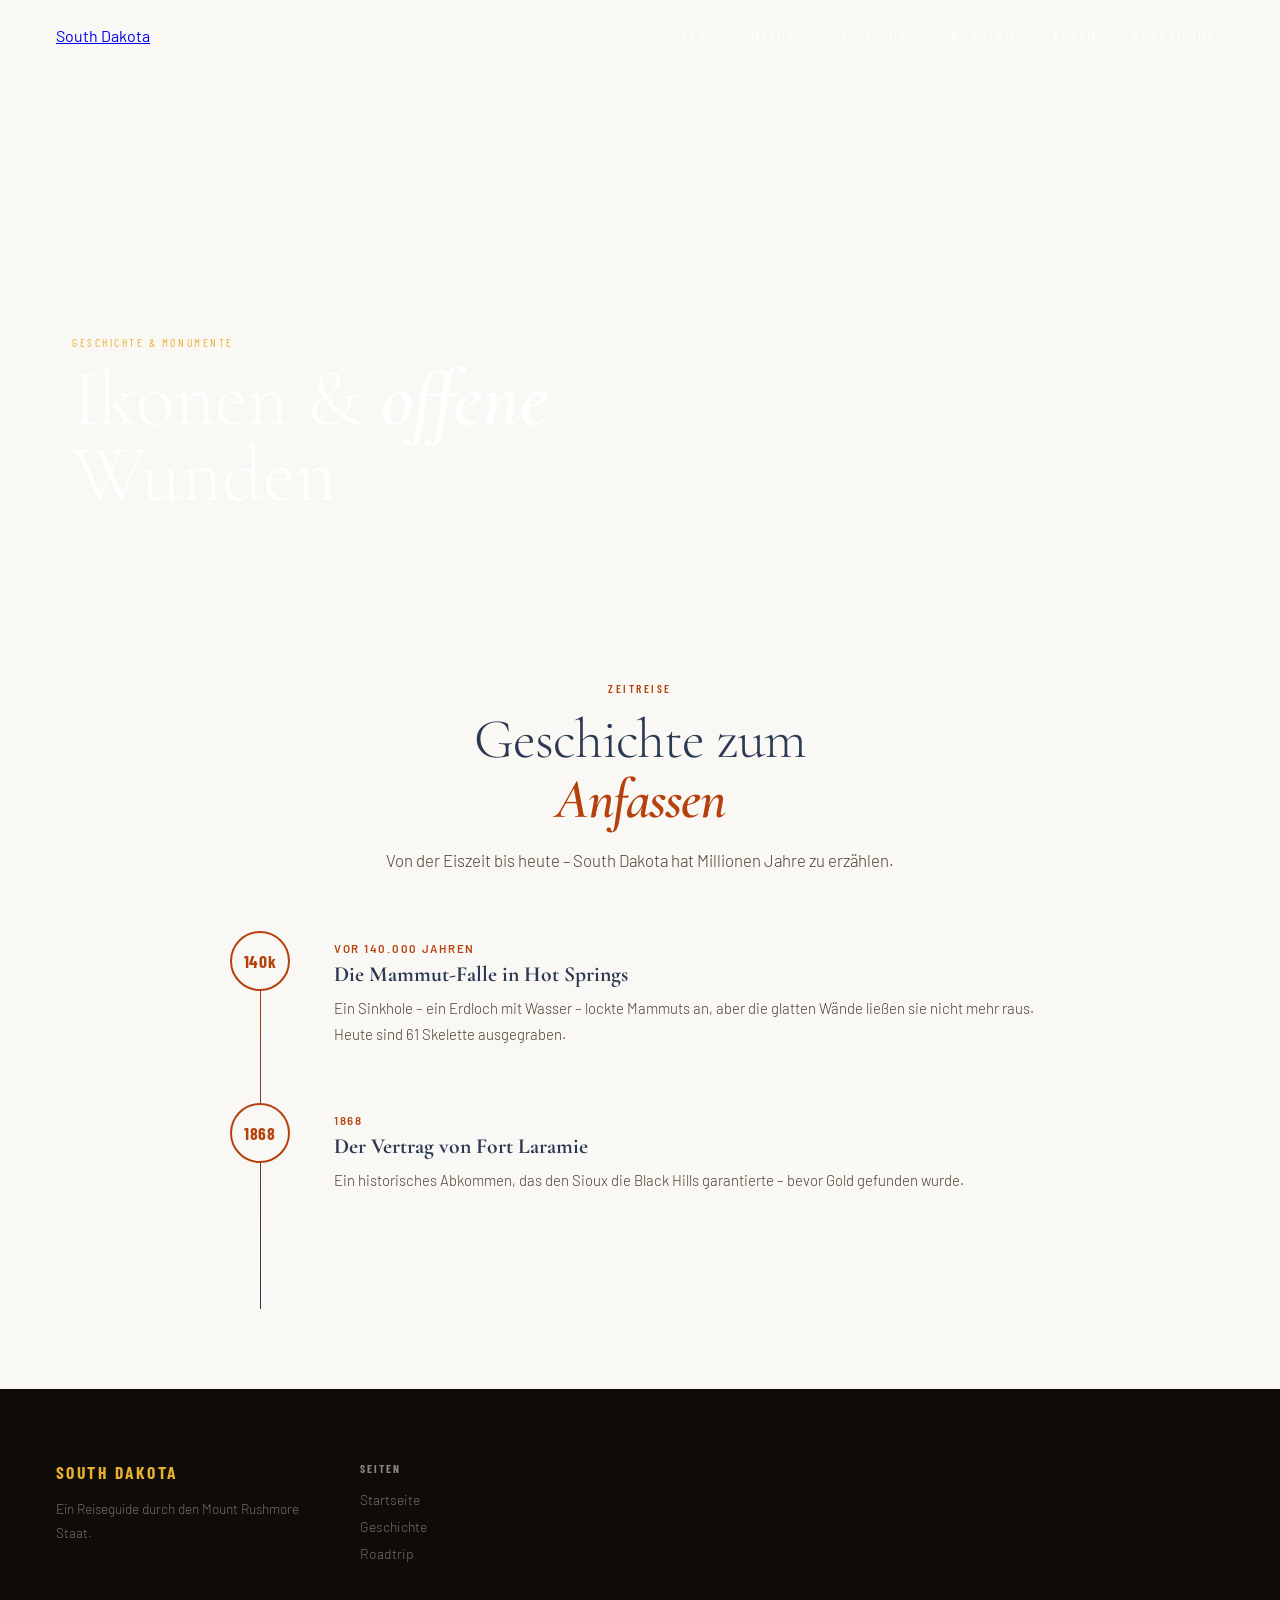
==== commit bcbea661: "Refactor Geschichte.html structure and content" ====
--- a/Geschichte.html
+++ b/Geschichte.html
@@ -1,227 +1,72 @@
 <!DOCTYPE html>
 <html lang="de">
 <head>
-<meta charset="UTF-8">
-<meta name="viewport" content="width=device-width,initial-scale=1">
-<title>Geschichte & Monumente – South Dakota</title>
-<link rel="stylesheet" href="style.css">
+  <meta charset="UTF-8">
+  <meta name="viewport" content="width=device-width,initial-scale=1">
+  <title>Geschichte & Monumente – South Dakota</title>
+  <link rel="stylesheet" href="../css/style.css">
 </head>
 <body>
-<div id="cur"></div><div id="cur-o"></div>
-<nav id="nav">
-  <a class="nav-brand" href="../index.html">South Dakota</a>
-  <div class="nav-links">
-    <a href="../index.html">Start</a>
-    <a href="natur.html">Natur</a>
-    <a href="geschichte.html">Geschichte</a>
-    <a href="route.html">Roadtrip</a>
-    <a href="essen.html">Essen</a>
-    <a href="praktisch.html">Praktisches</a>
+
+  <nav id="nav">
+    <a href="../index.html" class="nav-logo">South Dakota</a>
+    <div class="nav-links">
+      <a href="../index.html">Start</a>
+      <a href="natur.html">Natur</a>
+      <a href="geschichte.html">Geschichte</a>
+      <a href="route.html">Roadtrip</a>
+      <a href="essen.html">Essen</a>
+      <a href="praktisch.html">Praktisches</a>
+    </div>
+  </nav>
+
+  <div class="page-hero">
+    <div class="page-hero-img" style="background-image:url('https://images.unsplash.com/photo-1564693766-8d78c2e8be9c?w=1800&q=85')"></div>
+    <div class="page-hero-body">
+      <p class="page-hero-tag">Geschichte & Monumente</p>
+      <h1>Ikonen &amp; <em>offene</em><br>Wunden</h1>
+    </div>
   </div>
-</nav>
 
-<div class="page-hero">
-  <div class="page-hero-img" style="background-image:url('https://images.unsplash.com/photo-1564693766-8d78c2e8be9c?w=1800&q=85')"></div>
-  <div class="page-hero-veil"></div>
-  <div class="page-hero-body">
-    <p class="page-hero-tag">Geschichte & Monumente</p>
-    <h1>Ikonen &amp; <em>offene</em><br>Wunden</h1>
+  <div class="sh">
+    <p class="sh-tag">Zeitreise</p>
+    <h2 class="sh-title">Geschichte zum<br><em>Anfassen</em></h2>
+    <p class="sh-body">Von der Eiszeit bis heute – South Dakota hat Millionen Jahre zu erzählen.</p>
   </div>
-</div>
 
-<!-- TIMELINE -->
-<div class="sh">
-  <p class="sh-tag rv">Zeitreise</p>
-  <h2 class="sh-title rv">Geschichte zum<br><em>Anfassen</em></h2>
-  <p class="sh-body rv">Von der Eiszeit bis heute – South Dakota hat Millionen Jahre zu erzählen.</p>
-</div>
-
-<div style="padding:0 56px 80px">
-  <div class="tl">
-    <div class="tl-item rv">
-      <div class="tl-dot">140k</div>
-      <div class="tl-body">
-        <div class="tl-year">vor 140.000 Jahren</div>
-        <h3>Die Mammut-Falle in Hot Springs</h3>
-        <p>Ein Sinkhole – ein Erdloch mit Wasser – lockte Mammuts an, aber die glatten Wände ließen sie nicht mehr raus. Heute sind 61 Skelette ausgegraben. Besucher können den Paläontologen live bei der Arbeit zusehen.</p>
+  <div style="padding:0 24px 80px">
+    <div class="tl">
+      <div class="tl-item">
+        <div class="tl-dot">140k</div>
+        <div class="tl-body">
+          <div class="tl-year">vor 140.000 Jahren</div>
+          <h3>Die Mammut-Falle in Hot Springs</h3>
+          <p>Ein Sinkhole – ein Erdloch mit Wasser – lockte Mammuts an, aber die glatten Wände ließen sie nicht mehr raus. Heute sind 61 Skelette ausgegraben.</p>
+        </div>
       </div>
-    </div>
-    <div class="tl-item rv" style="transition-delay:.1s">
-      <div class="tl-dot">1868</div>
-      <div class="tl-body">
-        <div class="tl-year">1868</div>
-        <h3>Der Vertrag von Fort Laramie</h3>
-        <p>Die USA versprachen den Lakota-Indianern für immer die Black Hills. Nur sechs Jahre später brach die Regierung das Versprechen, als Gold entdeckt wurde. Dieser Vertragsbruch ist bis heute nicht vollständig aufgelöst – die Lakota lehnten eine Geldentschädigung von 17 Millionen Dollar ab und fordern das Land zurück.</p>
-      </div>
-    </div>
-    <div class="tl-item rv" style="transition-delay:.2s">
-      <div class="tl-dot">1874</div>
-      <div class="tl-body">
-        <div class="tl-year">1874 – 1880er</div>
-        <h3>Der Goldrausch in den Black Hills</h3>
-        <p>General Custer fand Gold – und sofort strömten tausende Goldsucher in das vertraglich geschützte Lakota-Gebiet. Städte wie Deadwood entstanden über Nacht. Wild Bill Hickok wurde 1876 beim Pokern in einem Saloon hinterrücks erschossen.</p>
-      </div>
-    </div>
-    <div class="tl-item rv" style="transition-delay:.3s">
-      <div class="tl-dot">1890</div>
-      <div class="tl-body">
-        <div class="tl-year">29. Dezember 1890</div>
-        <h3>Massaker am Wounded Knee</h3>
-        <p>US-Soldaten töteten am Wounded Knee Creek Hunderte unbewaffneter Lakota-Männer, Frauen und Kinder. Das Massaker gilt als eines der dunkelsten Kapitel der amerikanischen Geschichte und markiert das Ende des bewaffneten Widerstands der Plains-Indianer.</p>
-      </div>
-    </div>
-    <div class="tl-item rv" style="transition-delay:.4s">
-      <div class="tl-dot">1927</div>
-      <div class="tl-body">
-        <div class="tl-year">1927 – 1941</div>
-        <h3>Mount Rushmore entsteht</h3>
-        <p>Mit Dynamit und Meißeln arbeiteten 400 Männer daran, vier Präsidenten in den Fels zu sprengen. 450.000 Tonnen Stein wurden entfernt. Kein Arbeiter kam dabei ums Leben. Das Monument steht auf dem Berg, den die Lakota „Six Grandfathers" nennen.</p>
-      </div>
-    </div>
-    <div class="tl-item rv" style="transition-delay:.5s">
-      <div class="tl-dot">1948</div>
-      <div class="tl-body">
-        <div class="tl-year">Seit 1948</div>
-        <h3>Crazy Horse Memorial – noch im Bau</h3>
-        <p>Als direkte Antwort auf Mount Rushmore lädt Häuptling Standing Bear den Bildhauer Korczak Ziolkowski ein. Seit 1948 wird gesprengt. Wenn es fertig ist, wird es die größte Skulptur der Welt sein. Heute führt seine Familie das Projekt weiter.</p>
-      </div>
-    </div>
-    <div class="tl-item rv" style="transition-delay:.6s">
-      <div class="tl-dot">1960</div>
-      <div class="tl-body">
-        <div class="tl-year">1960 – 1991</div>
-        <h3>1.000 Atomraketen unter der Prärie</h3>
-        <p>Im Kalten Krieg versteckte die USA Atomraketen direkt unter den Feldern. Kinder spielten, Kühe grasten – und direkt darunter warteten Raketen auf den Abschussbefehl. Die Minuteman Missile Site am I-90 macht das erfahrbar.</p>
-      </div>
-    </div>
-    <div class="tl-item rv" style="transition-delay:.7s">
-      <div class="tl-dot">2016</div>
-      <div class="tl-body">
-        <div class="tl-year">2016</div>
-        <h3>Die Dignity-Statue am Missouri</h3>
-        <p>Eine 15 Meter hohe Skulptur einer Lakota-Frau wurde am Missouri River aufgestellt. Sie hält einen Sternenquilt im Wind – ein Symbol für Stärke, Überleben und die Würde der indigenen Völker.</p>
+      <div class="tl-item">
+        <div class="tl-dot">1868</div>
+        <div class="tl-body">
+          <div class="tl-year">1868</div>
+          <h3>Der Vertrag von Fort Laramie</h3>
+          <p>Ein historisches Abkommen, das den Sioux die Black Hills garantierte – bevor Gold gefunden wurde.</p>
+        </div>
       </div>
     </div>
   </div>
-</div>
 
-<!-- PHOTO SECTION: Monuments -->
-<div style="display:grid;grid-template-columns:repeat(3,1fr);gap:4px;margin-bottom:4px">
-  <div class="photo-tile rv" style="position:relative;overflow:hidden;aspect-ratio:3/4">
-    <img src="https://images.unsplash.com/photo-1564693766-8d78c2e8be9c?w=700&q=85" alt="Granit Berg" style="width:100%;height:100%;object-fit:cover;display:block;transition:transform .65s" loading="lazy">
-  </div>
-  <div class="photo-tile rv" style="position:relative;overflow:hidden;aspect-ratio:3/4;transition-delay:.1s">
-    <img src="https://images.unsplash.com/photo-1506905925346-21bda4d32df4?w=700&q=85" alt="Black Hills" style="width:100%;height:100%;object-fit:cover;display:block;transition:transform .65s" loading="lazy">
-  </div>
-  <div class="photo-tile rv" style="position:relative;overflow:hidden;aspect-ratio:3/4;transition-delay:.2s">
-    <img src="https://images.unsplash.com/photo-1441974231531-c6227db76b6e?w=700&q=85" alt="Black Hills Wald" style="width:100%;height:100%;object-fit:cover;display:block;transition:transform .65s" loading="lazy">
-  </div>
-</div>
+  <footer>
+    <div>
+      <div class="footer-brand">South Dakota</div>
+      <p class="footer-desc">Ein Reiseguide durch den Mount Rushmore Staat.</p>
+    </div>
+    <div class="footer-col">
+      <h4>Seiten</h4>
+      <a href="../index.html">Startseite</a>
+      <a href="geschichte.html">Geschichte</a>
+      <a href="route.html">Roadtrip</a>
+    </div>
+  </footer>
 
-<!-- MOUNT RUSHMORE SPLIT -->
-<div id="rushmore" class="split rv">
-  <div class="split-img">
-    <img src="https://images.unsplash.com/photo-1564693766-8d78c2e8be9c?w=900&q=85" alt="Granit" loading="lazy">
-  </div>
-  <div class="split-body">
-    <p class="split-tag">1927 – 1941</p>
-    <h2>Mount Rushmore –<br>Ikone &amp; Widerspruch</h2>
-    <p>Vier Präsidenten, je 18 Meter hoch, direkt in Granit gesprengt. Der Bildhauer Gutzon Borglum wählte Washington, Jefferson, Roosevelt und Lincoln, weil sie Geburt, Wachstum, Entwicklung und Erhalt der USA symbolisieren sollten.</p>
-    <p>Doch der Berg selbst – von den Lakota „Six Grandfathers" genannt – war heilig. 1970 bestiegen indigene Aktivisten das Monument, um die Rückgabe des Landes zu fordern. Der Konflikt ist bis heute offen.</p>
-  </div>
-</div>
-
-<!-- CRAZY HORSE -->
-<div id="crazy" class="split flip rv">
-  <div class="split-img">
-    <img src="https://images.unsplash.com/photo-1506905925346-21bda4d32df4?w=900&q=85" alt="Crazy Horse Berg" loading="lazy">
-  </div>
-  <div class="split-body light">
-    <p class="split-tag">Seit 1948 – noch nicht fertig</p>
-    <h2>Crazy Horse Memorial –<br>das größte Projekt der Welt</h2>
-    <p>Als direkte Antwort auf Mount Rushmore. Der Lakota-Häuptling Henry Standing Bear lud den Bildhauer Korczak Ziolkowski ein, ein Monument für den legendären Krieger Crazy Horse zu erschaffen.</p>
-    <p>Wenn es fertig ist, wird es das <strong>größte Skulpturprojekt der Welt</strong> sein – allein der Pferdekopf wird größer als alle vier Rushmore-Gesichter zusammen. Die Familie Ziolkowski lehnte staatliche Förderung ab und finanziert alles privat.</p>
-    <p>Auch dieses Monument ist umstritten: Manche Lakota fragen, ob das Sprengen eines heiligen Berges wirklich im Sinne von Crazy Horse war, der fotografiert werden mied und dessen Grab bis heute ein Geheimnis ist.</p>
-    <a href="route.html" class="btn btn-outline">In Route einplanen</a>
-  </div>
-</div>
-
-<!-- COLD WAR -->
-<div class="sh">
-  <p class="sh-tag rv">Kalter Krieg</p>
-  <h2 class="sh-title rv">1.000 Raketen<br><em>unter der Prärie</em></h2>
-  <p class="sh-body rv">Direkt neben Feldern, Kühen und Farmhäusern versteckte die USA von 1960 bis 1991 Atomraketen mit globaler Reichweite.</p>
-</div>
-
-<div class="split rv">
-  <div class="split-img">
-    <img src="https://images.unsplash.com/photo-1578662996442-48f60103fc96?w=900&q=85" alt="Historischer Bunker" loading="lazy">
-  </div>
-  <div class="split-body">
-    <p class="split-tag">Minuteman Missile National Historic Site</p>
-    <h2>Der Doomsday-<br>Knopf</h2>
-    <p>Am Interstate 90 bei Wall kannst du durch Glas in einen echten Raketensilo schauen. Eine unbewaffnete Minuteman-II-Rakete ruht darin – eine Waffe, die ihr Ziel mit 24.000 km/h hätte erreichen können.</p>
-    <p>Die Ranger-Tour in den unterirdischen Startkontrollbunker (Delta-01) muss <strong>Monate im Voraus</strong> gebucht werden. Hinter zentimeterdicken Panzertüren saßen junge Offiziere rund um die Uhr und warteten auf Befehle.</p>
-    <p>Das Verstörende: Das war normaler Alltag. Bauern lebten buchstäblich über Silos.</p>
-  </div>
-</div>
-
-<!-- DEADWOOD + INDIGENOUS -->
-<div style="display:grid;grid-template-columns:repeat(2,1fr);gap:4px;margin-top:4px">
-  <div style="position:relative;height:420px;overflow:hidden">
-    <img src="https://images.unsplash.com/photo-1501949997128-2fdb9f6428f1?w=900&q=85" alt="Weite Landschaft" style="width:100%;height:100%;object-fit:cover;display:block" loading="lazy">
-    <div style="position:absolute;inset:0;background:linear-gradient(to top,rgba(0,0,0,.82),rgba(0,0,0,.1))"></div>
-    <div style="position:absolute;bottom:36px;left:40px;right:40px">
-      <div style="font-family:'Barlow Condensed',sans-serif;font-size:.7rem;letter-spacing:.18em;text-transform:uppercase;color:var(--gold-lt);margin-bottom:10px">1876 – Heute</div>
-      <h3 style="font-family:'Cormorant Garamond',serif;font-size:2rem;color:#fff;font-weight:300;margin-bottom:12px">Deadwood –<br>die wildeste Stadt des Westens</h3>
-      <p style="font-size:.87rem;font-weight:300;color:rgba(255,255,255,.65);line-height:1.65">Hier wurde Wild Bill Hickok 1876 erschossen. Heute gibt es tägliche Reenactments, Casinos und das Adams Museum über die Goldrausch-Ära.</p>
-      <a href="route.html" style="display:inline-block;margin-top:14px;font-family:'Barlow Condensed',sans-serif;font-size:.75rem;letter-spacing:.1em;text-transform:uppercase;color:var(--gold-lt);text-decoration:none">In Route →</a>
-    </div>
-  </div>
-  <div style="position:relative;height:420px;overflow:hidden">
-    <img src="https://images.unsplash.com/photo-1464822759023-fed622ff2c3b?w=900&q=85" alt="Felsen" style="width:100%;height:100%;object-fit:cover;display:block" loading="lazy">
-    <div style="position:absolute;inset:0;background:linear-gradient(to top,rgba(0,0,0,.82),rgba(0,0,0,.1))"></div>
-    <div style="position:absolute;bottom:36px;left:40px;right:40px">
-      <div style="font-family:'Barlow Condensed',sans-serif;font-size:.7rem;letter-spacing:.18em;text-transform:uppercase;color:var(--gold-lt);margin-bottom:10px">Oceti Sakowin</div>
-      <h3 style="font-family:'Cormorant Garamond',serif;font-size:2rem;color:#fff;font-weight:300;margin-bottom:12px">Indigene Kultur<br>heute erleben</h3>
-      <p style="font-size:.87rem;font-weight:300;color:rgba(255,255,255,.65);line-height:1.65">Das Aktá Lakota Museum in Chamberlain, das Heritage Center in Pine Ridge und Powwows im Sommer machen die lebendige Kultur der Lakota erfahrbar.</p>
-    </div>
-  </div>
-</div>
-
-<footer>
-  <div>
-    <div class="footer-brand">South Dakota</div>
-    <p class="footer-desc">Ein Reiseguide durch den Mount Rushmore Staat.</p>
-  </div>
-  <div class="footer-col">
-    <h4>Seiten</h4>
-    <a href="../index.html">Startseite</a>
-    <a href="natur.html">Natur & Parks</a>
-    <a href="geschichte.html">Geschichte</a>
-    <a href="route.html">Roadtrip</a>
-    <a href="essen.html">Essen</a>
-    <a href="praktisch.html">Praktisches</a>
-  </div>
-  <div class="footer-col">
-    <h4>Geschichte</h4>
-    <a href="geschichte.html#rushmore">Mount Rushmore</a>
-    <a href="geschichte.html#crazy">Crazy Horse Memorial</a>
-    <a href="geschichte.html">Minuteman Missiles</a>
-    <a href="geschichte.html">Deadwood</a>
-    <a href="geschichte.html">Massaker Wounded Knee</a>
-  </div>
-  <div class="footer-col">
-    <h4>Weitere Themen</h4>
-    <a href="natur.html">Natur & Parks</a>
-    <a href="route.html">7-Tage-Roadtrip</a>
-    <a href="praktisch.html">Tipps & Klima</a>
-  </div>
-  <div class="footer-bottom">
-    <span>Reiseguide South Dakota</span>
-    <span>Alle Informationen ohne Gewähr · Bilder: Unsplash</span>
-  </div>
-</footer>
-<script src="../js/shared.js"></script>
 </body>
 </html>
--- a/css/style.css
+++ b/css/style.css
@@ -0,0 +1,533 @@
+@import url('https://fonts.googleapis.com/css2?family=Cormorant+Garamond:ital,wght@0,300;0,400;0,600;0,700;1,300;1,400;1,600&family=Barlow:wght@300;400;500;600&family=Barlow+Condensed:wght@400;600;700&display=swap');
+
+:root {
+  --ink:      #1c1810;
+  --ink-soft: #4a4030;
+  --sand:     #f2ede4;
+  --bone:     #e8e0d3;
+  --rust:     #b5420e;
+  --rust-lt:  #d4562a;
+  --dusk:     #2b3a52;
+  --dusk-lt:  #3d5270;
+  --sage:     #3d5c40;
+  --gold:     #c8900a;
+  --gold-lt:  #e8b030;
+  --white:    #faf8f4;
+  --r: 16px;
+  --trans: 0.4s cubic-bezier(0.25,0.46,0.45,0.94);
+}
+
+*, *::before, *::after { margin:0; padding:0; box-sizing:border-box; }
+html { scroll-behavior:smooth; font-size:16px; }
+
+body {
+  font-family: 'Barlow', sans-serif;
+  background: var(--white);
+  color: var(--ink);
+  overflow-x: hidden;
+  cursor: auto !important;
+}
+
+/* ── CURSOR – completely removed ── */
+#cur, #cur-o { display: none !important; }
+
+/* ── NAV ── */
+#nav {
+  position: fixed; top:0; left:0; right:0; z-index:500;
+  padding: 0 56px;
+  height: 72px;
+  display: flex; align-items:center; justify-content:space-between;
+  transition: background var(--trans), backdrop-filter var(--trans), border-color var(--trans);
+  border-bottom: 1px solid transparent;
+}
+#nav.solid {
+  background: rgba(242,237,228,0.95);
+  backdrop-filter: blur(20px);
+  border-color: rgba(180,160,130,0.25);
+}
+.nav-brand {
+  font-family: 'Barlow Condensed', sans-serif;
+  font-size: 1.1rem; font-weight:700;
+  letter-spacing: .14em; text-transform:uppercase;
+  color: #fff; text-decoration:none;
+  transition: color var(--trans);
+}
+#nav.solid .nav-brand { color: var(--ink); }
+.nav-links { display:flex; align-items:center; gap:36px; }
+.nav-links a {
+  font-size: .78rem; font-weight:500;
+  letter-spacing:.1em; text-transform:uppercase;
+  color: rgba(255,255,255,.8); text-decoration:none;
+  transition: color var(--trans);
+  position: relative;
+}
+.nav-links a::after {
+  content:''; position:absolute; bottom:-3px; left:0; right:0; height:1px;
+  background: var(--rust); transform:scaleX(0); transform-origin:left;
+  transition: transform .3s;
+}
+.nav-links a:hover::after, .nav-links a.active::after { transform:scaleX(1); }
+#nav.solid .nav-links a { color: var(--ink-soft); }
+.nav-links a:hover, .nav-links a.active { color: var(--rust) !important; }
+
+/* ── HERO ── */
+.hero {
+  height: 100vh; min-height: 600px;
+  position: relative; overflow:hidden;
+  display:flex; align-items:center; justify-content:center;
+}
+.hero-img {
+  position:absolute; inset:0;
+  background-size:cover; background-position:center;
+  transform: scale(1.05);
+  transition: transform 8s ease-out;
+}
+.hero-img.loaded { transform:scale(1); }
+.hero-veil {
+  position:absolute; inset:0;
+  background: linear-gradient(to bottom, rgba(20,15,8,.35) 0%, rgba(20,15,8,.6) 60%, rgba(20,15,8,.85) 100%);
+}
+.hero-body {
+  position:relative; z-index:2;
+  text-align:center; padding:0 24px;
+  max-width:960px; margin:0 auto;
+}
+.hero-label {
+  font-family:'Barlow Condensed',sans-serif;
+  font-size:.8rem; letter-spacing:.22em; text-transform:uppercase;
+  color: var(--gold-lt); margin-bottom:20px;
+  opacity:0; animation:rise .9s .3s forwards;
+}
+.hero-h1 {
+  font-family:'Cormorant Garamond',serif;
+  font-size: clamp(52px, 9vw, 110px);
+  font-weight:300; color:#fff; line-height:.95;
+  letter-spacing:-.02em; margin-bottom:28px;
+  opacity:0; animation:rise .9s .5s forwards;
+}
+.hero-h1 strong { font-weight:700; font-style:italic; color: var(--gold-lt); }
+.hero-sub {
+  font-size:clamp(15px,1.6vw,19px); font-weight:300;
+  color:rgba(255,255,255,.72); line-height:1.7;
+  max-width:520px; margin:0 auto 40px;
+  opacity:0; animation:rise .9s .7s forwards;
+}
+.hero-cta {
+  display:inline-flex; align-items:center; gap:10px;
+  border: 1.5px solid rgba(255,255,255,.7);
+  color:#fff; text-decoration:none; padding:14px 34px;
+  font-family:'Barlow Condensed',sans-serif;
+  font-size:.85rem; letter-spacing:.12em; text-transform:uppercase;
+  transition: background var(--trans), border-color var(--trans);
+  opacity:0; animation:rise .9s .9s forwards;
+}
+.hero-cta:hover { background:var(--rust); border-color:var(--rust); }
+.hero-scroll {
+  position:absolute; bottom:36px; left:50%; transform:translateX(-50%);
+  display:flex; flex-direction:column; align-items:center; gap:8px;
+  color:rgba(255,255,255,.45);
+  font-family:'Barlow Condensed',sans-serif;
+  font-size:.68rem; letter-spacing:.15em; text-transform:uppercase;
+  animation: scrollBob 2.4s infinite;
+}
+.hero-scroll-line { width:1px; height:44px; background:linear-gradient(to bottom,rgba(255,255,255,.5),transparent); }
+
+@keyframes rise { from{opacity:0;transform:translateY(28px)} to{opacity:1;transform:translateY(0)} }
+@keyframes scrollBob { 0%,100%{transform:translateX(-50%) translateY(0)} 50%{transform:translateX(-50%) translateY(10px)} }
+
+/* ── REVEAL ── */
+.rv    { opacity:0; transform:translateY(44px); transition:opacity .75s ease,transform .75s ease; }
+.rv-l  { opacity:0; transform:translateX(-50px); transition:opacity .75s ease,transform .75s ease; }
+.rv-r  { opacity:0; transform:translateX(50px); transition:opacity .75s ease,transform .75s ease; }
+.rv.in, .rv-l.in, .rv-r.in { opacity:1; transform:none; }
+
+/* ── SECTION HEADERS ── */
+.sh { text-align:center; padding:96px 48px 56px; }
+.sh-tag {
+  font-family:'Barlow Condensed',sans-serif;
+  font-size:.72rem; letter-spacing:.22em; text-transform:uppercase;
+  color:var(--rust); font-weight:600; margin-bottom:14px;
+}
+.sh-title {
+  font-family:'Cormorant Garamond',serif;
+  font-size:clamp(30px,5vw,56px); font-weight:300;
+  color:var(--dusk); line-height:1.08; letter-spacing:-.02em;
+}
+.sh-title em { font-style:italic; font-weight:600; color:var(--rust); }
+.sh-body {
+  font-size:1.05rem; font-weight:300; color:var(--ink-soft);
+  max-width:560px; margin:16px auto 0; line-height:1.75;
+}
+
+/* ── STAT STRIP ── */
+.stats {
+  background:var(--dusk); padding:52px 48px;
+  display:grid; grid-template-columns:repeat(4,1fr); gap:24px;
+}
+.stat-n {
+  font-family:'Cormorant Garamond',serif;
+  font-size:clamp(36px,5vw,60px); font-weight:700;
+  color:var(--gold-lt); line-height:1;
+}
+.stat-l {
+  font-size:.75rem; letter-spacing:.1em; text-transform:uppercase;
+  color:rgba(255,255,255,.5); margin-top:6px;
+}
+
+/* ── PHOTO GRID ── */
+.photo-grid {
+  display:grid; gap:4px;
+  grid-template-columns:repeat(3,1fr);
+}
+.photo-tile {
+  position:relative; overflow:hidden;
+  aspect-ratio:4/3;
+}
+.photo-tile.tall { aspect-ratio:3/4; }
+.photo-tile.wide { grid-column:span 2; aspect-ratio:16/7; }
+.photo-tile img {
+  width:100%; height:100%; object-fit:cover;
+  transition:transform .7s var(--trans);
+  display:block;
+}
+.photo-tile:hover img { transform:scale(1.06); }
+.photo-tile-cap {
+  position:absolute; bottom:0; left:0; right:0;
+  padding:20px 22px 18px;
+  background:linear-gradient(to top, rgba(0,0,0,.75), transparent);
+  opacity:0; transform:translateY(8px);
+  transition:opacity .35s, transform .35s;
+}
+.photo-tile:hover .photo-tile-cap { opacity:1; transform:translateY(0); }
+.photo-tile-cap h4 {
+  font-family:'Cormorant Garamond',serif;
+  font-size:1.25rem; color:#fff; font-weight:600;
+}
+.photo-tile-cap span { font-size:.75rem; color:rgba(255,255,255,.65); letter-spacing:.06em; }
+
+/* ── HIGHLIGHT CARDS ── */
+.hcards {
+  display:grid; grid-template-columns:repeat(3,1fr); gap:2px;
+}
+.hcard {
+  position:relative; height:520px; overflow:hidden;
+}
+.hcard-bg {
+  position:absolute; inset:0; background-size:cover; background-position:center;
+  transition:transform .65s var(--trans);
+}
+.hcard:hover .hcard-bg { transform:scale(1.07); }
+.hcard-veil {
+  position:absolute; inset:0;
+  background:linear-gradient(to top, rgba(0,0,0,.88) 0%, rgba(0,0,0,.3) 50%, transparent 100%);
+}
+.hcard-body {
+  position:absolute; bottom:0; left:0; right:0; padding:32px;
+}
+.hcard-tag {
+  display:inline-block; background:var(--rust);
+  font-family:'Barlow Condensed',sans-serif;
+  font-size:.68rem; letter-spacing:.1em; text-transform:uppercase;
+  color:#fff; padding:3px 10px; margin-bottom:10px;
+}
+.hcard-title {
+  font-family:'Cormorant Garamond',serif;
+  font-size:1.75rem; color:#fff; font-weight:600; line-height:1.15; margin-bottom:8px;
+}
+.hcard-desc {
+  font-size:.88rem; font-weight:300; color:rgba(255,255,255,.72);
+  line-height:1.65; max-height:0; overflow:hidden;
+  transition:max-height .45s ease;
+}
+.hcard:hover .hcard-desc { max-height:100px; }
+.hcard-link {
+  display:inline-flex; align-items:center; gap:7px;
+  color:var(--gold-lt); text-decoration:none;
+  font-family:'Barlow Condensed',sans-serif;
+  font-size:.78rem; letter-spacing:.1em; text-transform:uppercase;
+  margin-top:12px; opacity:0; transform:translateY(6px);
+  transition:opacity .3s, transform .3s;
+}
+.hcard:hover .hcard-link { opacity:1; transform:translateY(0); }
+
+/* ── FULLBLEED SPLIT ── */
+.split {
+  display:grid; grid-template-columns:1fr 1fr; min-height:600px;
+}
+.split.flip { direction:rtl; }
+.split.flip > * { direction:ltr; }
+.split-img { position:relative; overflow:hidden; }
+.split-img img { width:100%; height:100%; object-fit:cover; display:block; }
+.split-body {
+  display:flex; flex-direction:column; justify-content:center;
+  padding:80px 72px;
+  background:var(--dusk);
+}
+.split-body.light { background:var(--sand); }
+.split-body h2 {
+  font-family:'Cormorant Garamond',serif;
+  font-size:clamp(28px,4vw,48px); font-weight:300;
+  color:#fff; line-height:1.1; margin-bottom:20px;
+}
+.split-body.light h2 { color:var(--dusk); }
+.split-body p {
+  font-size:1rem; font-weight:300; color:rgba(255,255,255,.72);
+  line-height:1.8; margin-bottom:16px;
+}
+.split-body.light p { color:var(--ink-soft); }
+.split-tag {
+  font-family:'Barlow Condensed',sans-serif;
+  font-size:.72rem; letter-spacing:.2em; text-transform:uppercase;
+  color:var(--gold-lt); margin-bottom:16px;
+}
+.split-body.light .split-tag { color:var(--rust); }
+.btn {
+  display:inline-flex; align-items:center; gap:8px;
+  background:var(--rust); color:#fff; text-decoration:none;
+  padding:13px 30px; margin-top:8px;
+  font-family:'Barlow Condensed',sans-serif;
+  font-size:.8rem; letter-spacing:.12em; text-transform:uppercase;
+  transition:background var(--trans), transform .25s;
+  align-self:flex-start;
+}
+.btn:hover { background:var(--rust-lt); transform:translateY(-2px); }
+.btn-outline {
+  background:transparent; border:1.5px solid var(--rust); color:var(--rust);
+}
+.btn-outline:hover { background:var(--rust); color:#fff; }
+
+/* ── TIMELINE ── */
+.tl { max-width:820px; margin:0 auto; position:relative; padding:0 0 60px; }
+.tl::before {
+  content:''; position:absolute; left:30px; top:0; bottom:0;
+  width:1px; background:linear-gradient(to bottom, var(--rust), var(--dusk));
+}
+.tl-item { display:flex; gap:44px; margin-bottom:56px; }
+.tl-dot {
+  width:60px; height:60px; flex-shrink:0;
+  border-radius:50%; background:var(--white); border:2px solid var(--rust);
+  display:flex; align-items:center; justify-content:center;
+  position:relative; z-index:1;
+  font-size:1.1rem; font-weight:700; font-family:'Barlow Condensed',sans-serif;
+  color:var(--rust); letter-spacing:.04em;
+  transition:transform .3s, background .3s;
+}
+.tl-item:hover .tl-dot { background:var(--rust); color:#fff; transform:scale(1.1); }
+.tl-body { padding-top:10px; }
+.tl-year {
+  font-size:.72rem; color:var(--rust); letter-spacing:.15em;
+  text-transform:uppercase; font-weight:600; margin-bottom:6px;
+}
+.tl-body h3 {
+  font-family:'Cormorant Garamond',serif;
+  font-size:1.35rem; color:var(--dusk); margin-bottom:8px;
+}
+.tl-body p { font-size:.93rem; font-weight:300; color:var(--ink-soft); line-height:1.75; }
+
+/* ── FOOD CARDS ── */
+.food-row {
+  display:flex; gap:20px; overflow-x:auto; padding:40px 48px;
+  scrollbar-width:none; cursor:grab;
+}
+.food-row::-webkit-scrollbar { display:none; }
+.food-row:active { cursor:grabbing; }
+.fcard {
+  flex:0 0 260px; background:var(--white); border:1px solid var(--bone);
+  border-radius:4px; overflow:hidden;
+  transition:transform .35s, box-shadow .35s;
+}
+.fcard:hover { transform:translateY(-6px); box-shadow:0 16px 48px rgba(0,0,0,.1); }
+.fcard-img { height:180px; overflow:hidden; }
+.fcard-img img { width:100%; height:100%; object-fit:cover; transition:transform .5s; }
+.fcard:hover .fcard-img img { transform:scale(1.08); }
+.fcard-body { padding:22px; }
+.fcard-origin {
+  font-size:.68rem; color:var(--rust); letter-spacing:.12em;
+  text-transform:uppercase; font-weight:600; margin-bottom:6px;
+}
+.fcard-name {
+  font-family:'Cormorant Garamond',serif;
+  font-size:1.3rem; color:var(--dusk); margin-bottom:8px;
+}
+.fcard-desc { font-size:.85rem; font-weight:300; color:var(--ink-soft); line-height:1.65; }
+
+/* ── ROUTE DAYS ── */
+.rdays { display:grid; grid-template-columns:repeat(7,1fr); gap:10px; margin-top:52px; }
+.rday {
+  background:var(--white); border:1.5px solid var(--bone);
+  padding:18px 12px; text-align:center; cursor:none;
+  transition:all .3s;
+}
+.rday:hover { border-color:var(--rust); transform:translateY(-4px); }
+.rday.on { background:var(--dusk); border-color:var(--dusk); }
+.rday-n {
+  font-family:'Cormorant Garamond',serif;
+  font-size:2.2rem; font-weight:700; color:var(--rust); line-height:1;
+}
+.rday.on .rday-n { color:var(--gold-lt); }
+.rday-l { font-size:.62rem; letter-spacing:.1em; text-transform:uppercase; color:var(--ink-soft); margin:3px 0 8px; }
+.rday.on .rday-l { color:rgba(255,255,255,.5); }
+.rday-ic { font-size:1.2rem; }
+.rdetail {
+  margin-top:32px; background:var(--white); border:1px solid var(--bone);
+  padding:40px; display:none;
+}
+.rdetail.on { display:block; animation:rise .4s ease; }
+.rdetail h3 {
+  font-family:'Cormorant Garamond',serif;
+  font-size:1.7rem; color:var(--dusk); margin-bottom:10px;
+}
+.rdetail p { font-size:.95rem; font-weight:300; color:var(--ink-soft); line-height:1.8; max-width:680px; }
+.rdetail-stops { display:flex; flex-wrap:wrap; gap:8px; margin-top:20px; }
+.rdetail-stops span {
+  background:var(--sand); color:var(--dusk);
+  padding:5px 14px; font-size:.78rem; font-weight:500; letter-spacing:.04em;
+}
+
+/* ── CLIMATE ── */
+.cg { display:grid; grid-template-columns:repeat(4,1fr); gap:16px; margin-top:52px; }
+.cc { background:var(--white); border:1px solid var(--bone); padding:28px; transition:transform .3s; }
+.cc:hover { transform:translateY(-5px); box-shadow:0 12px 36px rgba(0,0,0,.08); }
+.cc-city {
+  font-family:'Cormorant Garamond',serif;
+  font-size:1.3rem; color:var(--dusk); margin-bottom:3px;
+}
+.cc-reg { font-size:.68rem; color:var(--rust); text-transform:uppercase; letter-spacing:.1em; font-weight:600; margin-bottom:16px; }
+.tbar { margin-bottom:12px; }
+.tbar-l { font-size:.78rem; color:var(--ink-soft); margin-bottom:4px; }
+.tbar-tr { height:6px; background:var(--bone); }
+.tbar-f { height:100%; width:0; transition:width 1.4s cubic-bezier(.25,.46,.45,.94); }
+.cc p { font-size:.82rem; font-weight:300; color:var(--ink-soft); line-height:1.6; margin-top:10px; }
+
+/* ── STICKY ── */
+.sticky-s { height:400vh; position:relative; }
+.sticky-i {
+  position:sticky; top:0; height:100vh; overflow:hidden;
+  display:flex; align-items:center; justify-content:center;
+}
+.sticky-bg-img {
+  position:absolute; inset:0; background-size:cover; background-position:center;
+  transition:opacity .8s;
+}
+.sticky-veil { position:absolute; inset:0; background:rgba(12,8,3,.68); }
+.sticky-step {
+  position:absolute; top:50%; left:50%; transform:translate(-50%,-50%);
+  text-align:center; width:100%; padding:0 48px; max-width:800px;
+  opacity:0; transition:opacity .55s; pointer-events:none;
+}
+.sticky-step.on { opacity:1; pointer-events:auto; }
+.sticky-step h2 {
+  font-family:'Cormorant Garamond',serif;
+  font-size:clamp(30px,5.5vw,66px); color:#fff; font-weight:300; line-height:1.05; margin-bottom:18px;
+}
+.sticky-step h2 em { font-weight:600; font-style:italic; color:var(--gold-lt); }
+.sticky-step p {
+  font-size:clamp(15px,1.6vw,19px); font-weight:300;
+  color:rgba(255,255,255,.72); line-height:1.75; max-width:640px; margin:0 auto;
+}
+.sticky-dots {
+  position:absolute; right:44px; top:50%; transform:translateY(-50%);
+  display:flex; flex-direction:column; gap:10px; z-index:10;
+}
+.sdot { width:7px; height:7px; border-radius:50%; background:rgba(255,255,255,.3); transition:background .3s, transform .3s; }
+.sdot.on { background:var(--gold-lt); transform:scale(1.6); }
+
+/* ── TIPS ── */
+.tips-g { display:grid; grid-template-columns:repeat(3,1fr); gap:2px; margin-top:52px; }
+.tip {
+  padding:44px 40px;
+  background:var(--ink); border:1px solid rgba(255,255,255,.06);
+  transition:background .3s;
+}
+.tip:hover { background:#262015; }
+.tip-n {
+  font-family:'Cormorant Garamond',serif;
+  font-size:3.5rem; font-weight:700; color:rgba(200,144,10,.18);
+  line-height:1; margin-bottom:18px;
+}
+.tip h3 { font-size:1rem; color:#fff; font-weight:500; margin-bottom:10px; }
+.tip p { font-size:.87rem; font-weight:300; color:rgba(255,255,255,.52); line-height:1.75; }
+
+/* ── PAGE HERO (inner pages) ── */
+.page-hero {
+  height:65vh; min-height:440px;
+  position:relative; overflow:hidden;
+  display:flex; align-items:flex-end;
+  padding:0 72px 72px;
+}
+.page-hero-img { position:absolute; inset:0; background-size:cover; background-position:center; }
+.page-hero-veil { position:absolute; inset:0; background:linear-gradient(to top, rgba(0,0,0,.85) 0%, rgba(0,0,0,.25) 60%, transparent 100%); }
+.page-hero-body { position:relative; z-index:2; }
+.page-hero-tag {
+  font-family:'Barlow Condensed',sans-serif;
+  font-size:.72rem; letter-spacing:.22em; text-transform:uppercase;
+  color:var(--gold-lt); margin-bottom:12px;
+}
+.page-hero-body h1 {
+  font-family:'Cormorant Garamond',serif;
+  font-size:clamp(40px,7vw,80px); font-weight:300; color:#fff; line-height:.95;
+}
+.page-hero-body h1 em { font-style:italic; font-weight:600; }
+
+/* ── ARTICLE TEXT ── */
+.article { max-width:760px; margin:0 auto; padding:80px 48px; }
+.article h2 {
+  font-family:'Cormorant Garamond',serif;
+  font-size:2rem; color:var(--dusk); margin:48px 0 14px; line-height:1.15;
+}
+.article p { font-size:1rem; font-weight:300; color:var(--ink-soft); line-height:1.85; margin-bottom:18px; }
+.article strong { font-weight:600; color:var(--ink); }
+.article-lead {
+  font-size:1.2rem; font-weight:300; color:var(--dusk);
+  line-height:1.75; border-left:3px solid var(--rust); padding-left:24px;
+  margin-bottom:40px;
+}
+
+/* ── FOOTER ── */
+footer {
+  background:#0f0c07; padding:72px 56px 40px;
+  display:grid; grid-template-columns:1fr 1fr 1fr 1fr; gap:48px;
+}
+.footer-brand {
+  font-family:'Barlow Condensed',sans-serif;
+  font-size:1.1rem; font-weight:700; letter-spacing:.14em; text-transform:uppercase;
+  color:var(--gold-lt); margin-bottom:14px;
+}
+.footer-desc { font-size:.85rem; font-weight:300; color:rgba(255,255,255,.4); line-height:1.7; }
+.footer-col h4 {
+  font-family:'Barlow Condensed',sans-serif;
+  font-size:.72rem; letter-spacing:.18em; text-transform:uppercase;
+  color:rgba(255,255,255,.5); margin-bottom:16px;
+}
+.footer-col a {
+  display:block; font-size:.87rem; font-weight:300;
+  color:rgba(255,255,255,.4); text-decoration:none;
+  margin-bottom:10px; transition:color .3s;
+}
+.footer-col a:hover { color:var(--gold-lt); }
+.footer-bottom {
+  grid-column:1/-1; padding-top:32px; margin-top:16px;
+  border-top:1px solid rgba(255,255,255,.08);
+  font-size:.78rem; color:rgba(255,255,255,.25);
+  display:flex; justify-content:space-between; align-items:center;
+}
+
+/* ── RESPONSIVE ── */
+@media (max-width:960px) {
+  #nav { padding:0 24px; }
+  .stats { grid-template-columns:repeat(2,1fr); }
+  .hcards { grid-template-columns:1fr; }
+  .hcard { height:400px; }
+  .split { grid-template-columns:1fr; }
+  .split-img { height:360px; }
+  .split-body { padding:56px 32px; }
+  .photo-grid { grid-template-columns:repeat(2,1fr); }
+  .photo-tile.wide { grid-column:span 2; }
+  .rdays { grid-template-columns:repeat(4,1fr); }
+  .cg { grid-template-columns:repeat(2,1fr); }
+  .tips-g { grid-template-columns:1fr; }
+  footer { grid-template-columns:1fr 1fr; }
+  .sh { padding:64px 24px 40px; }
+  .article { padding:56px 24px; }
+  /* cursor already default */
+}
